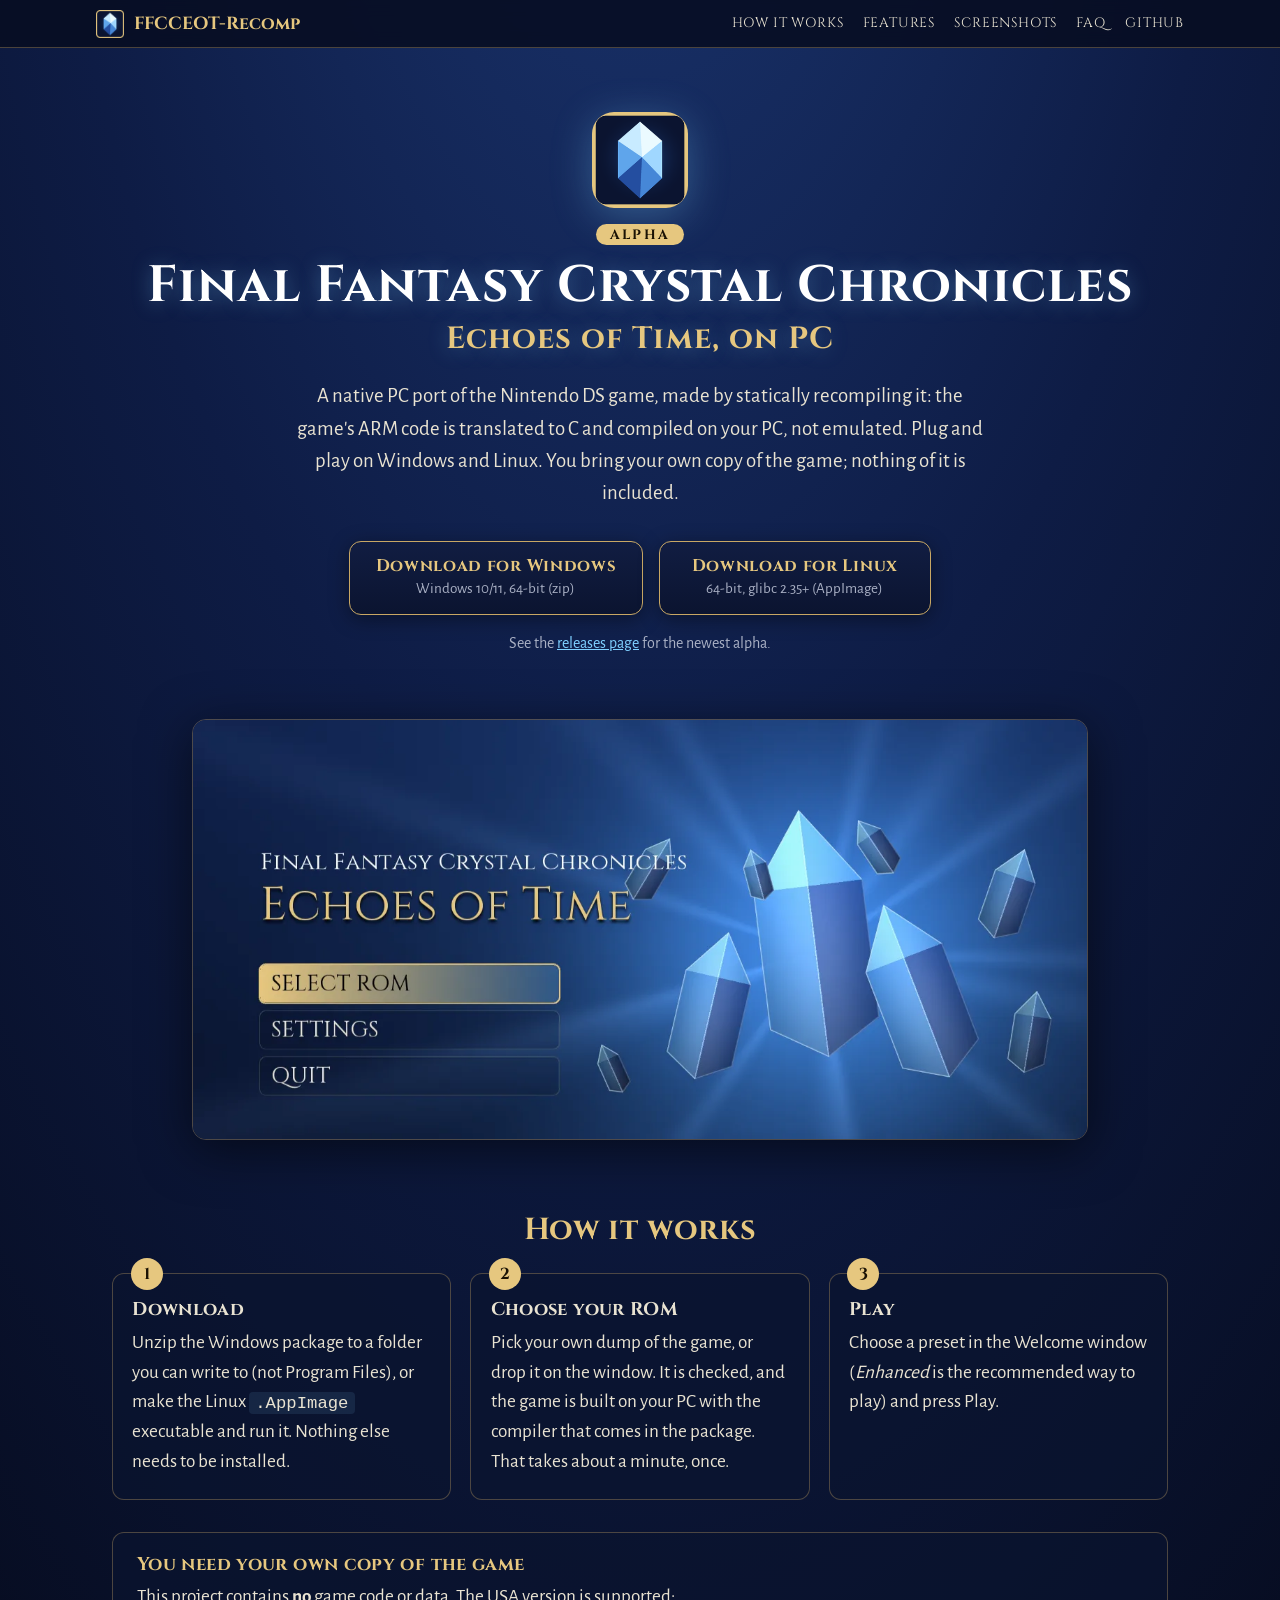
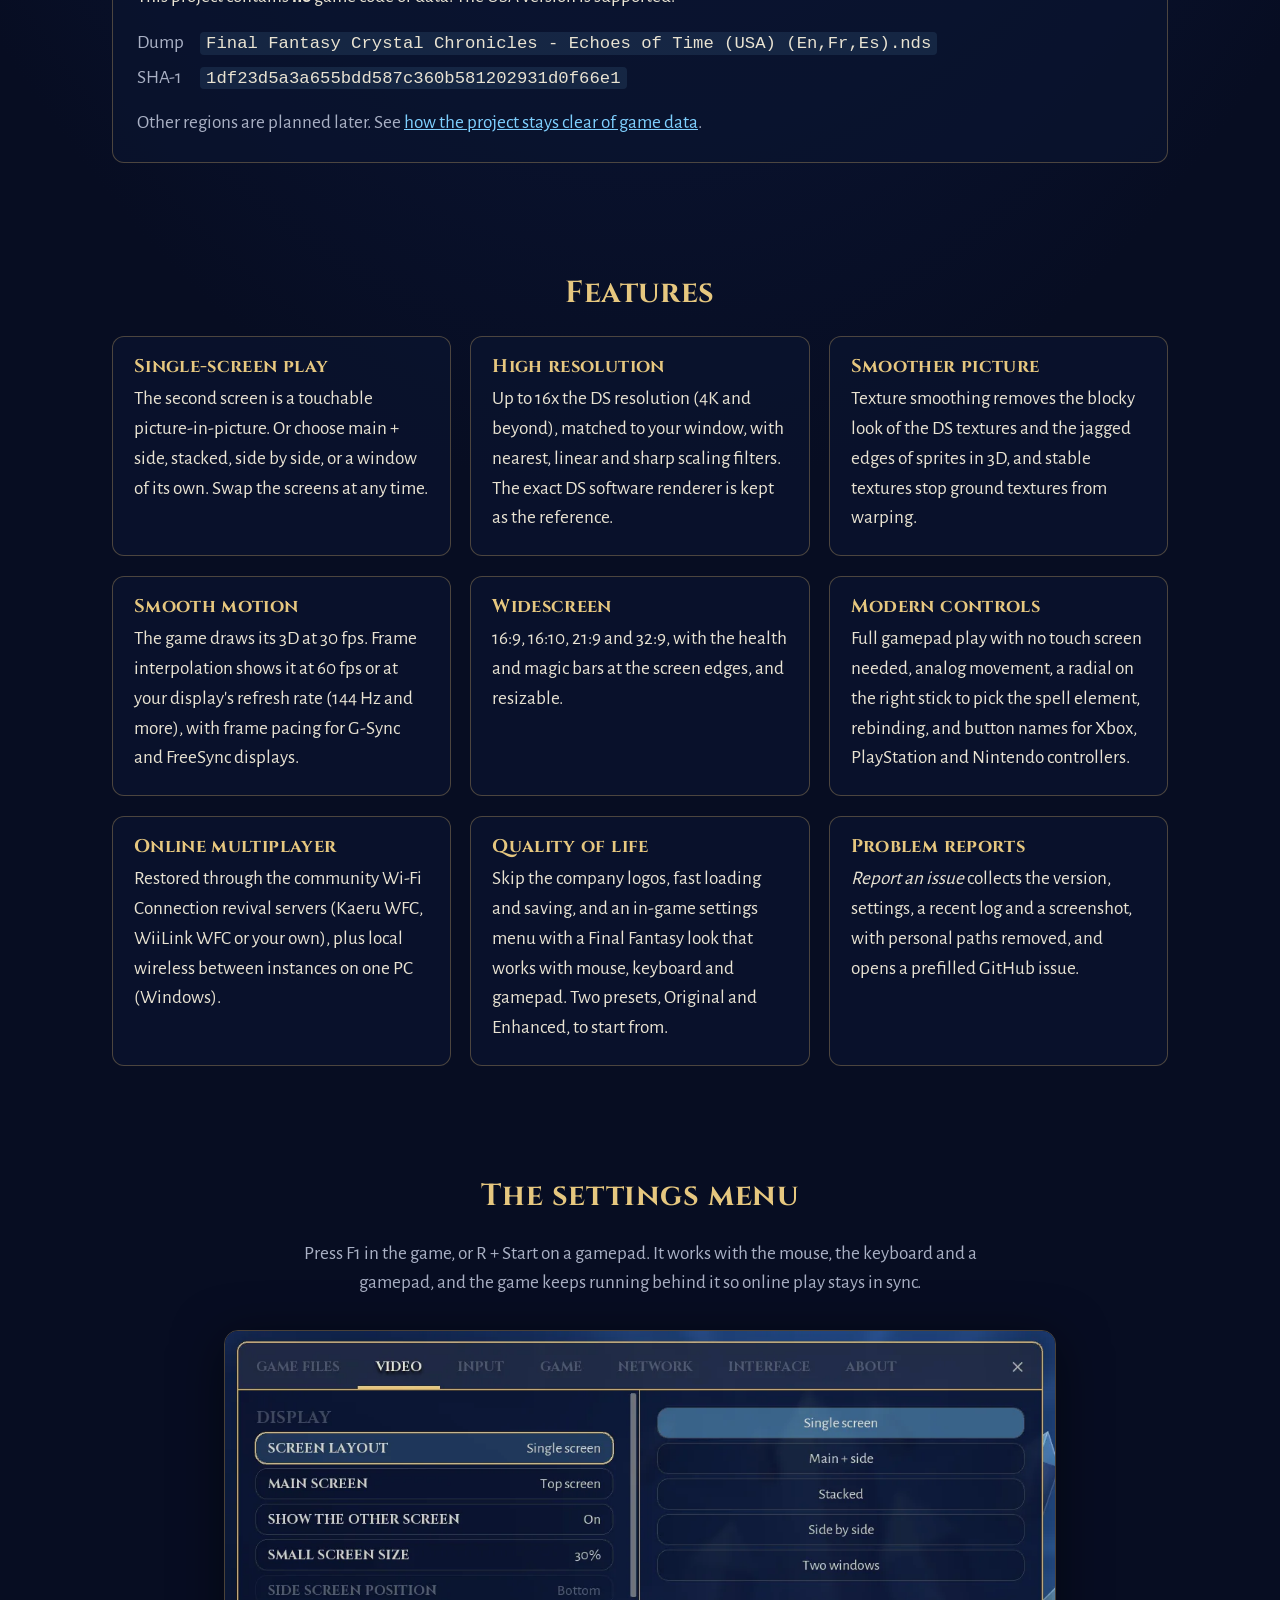
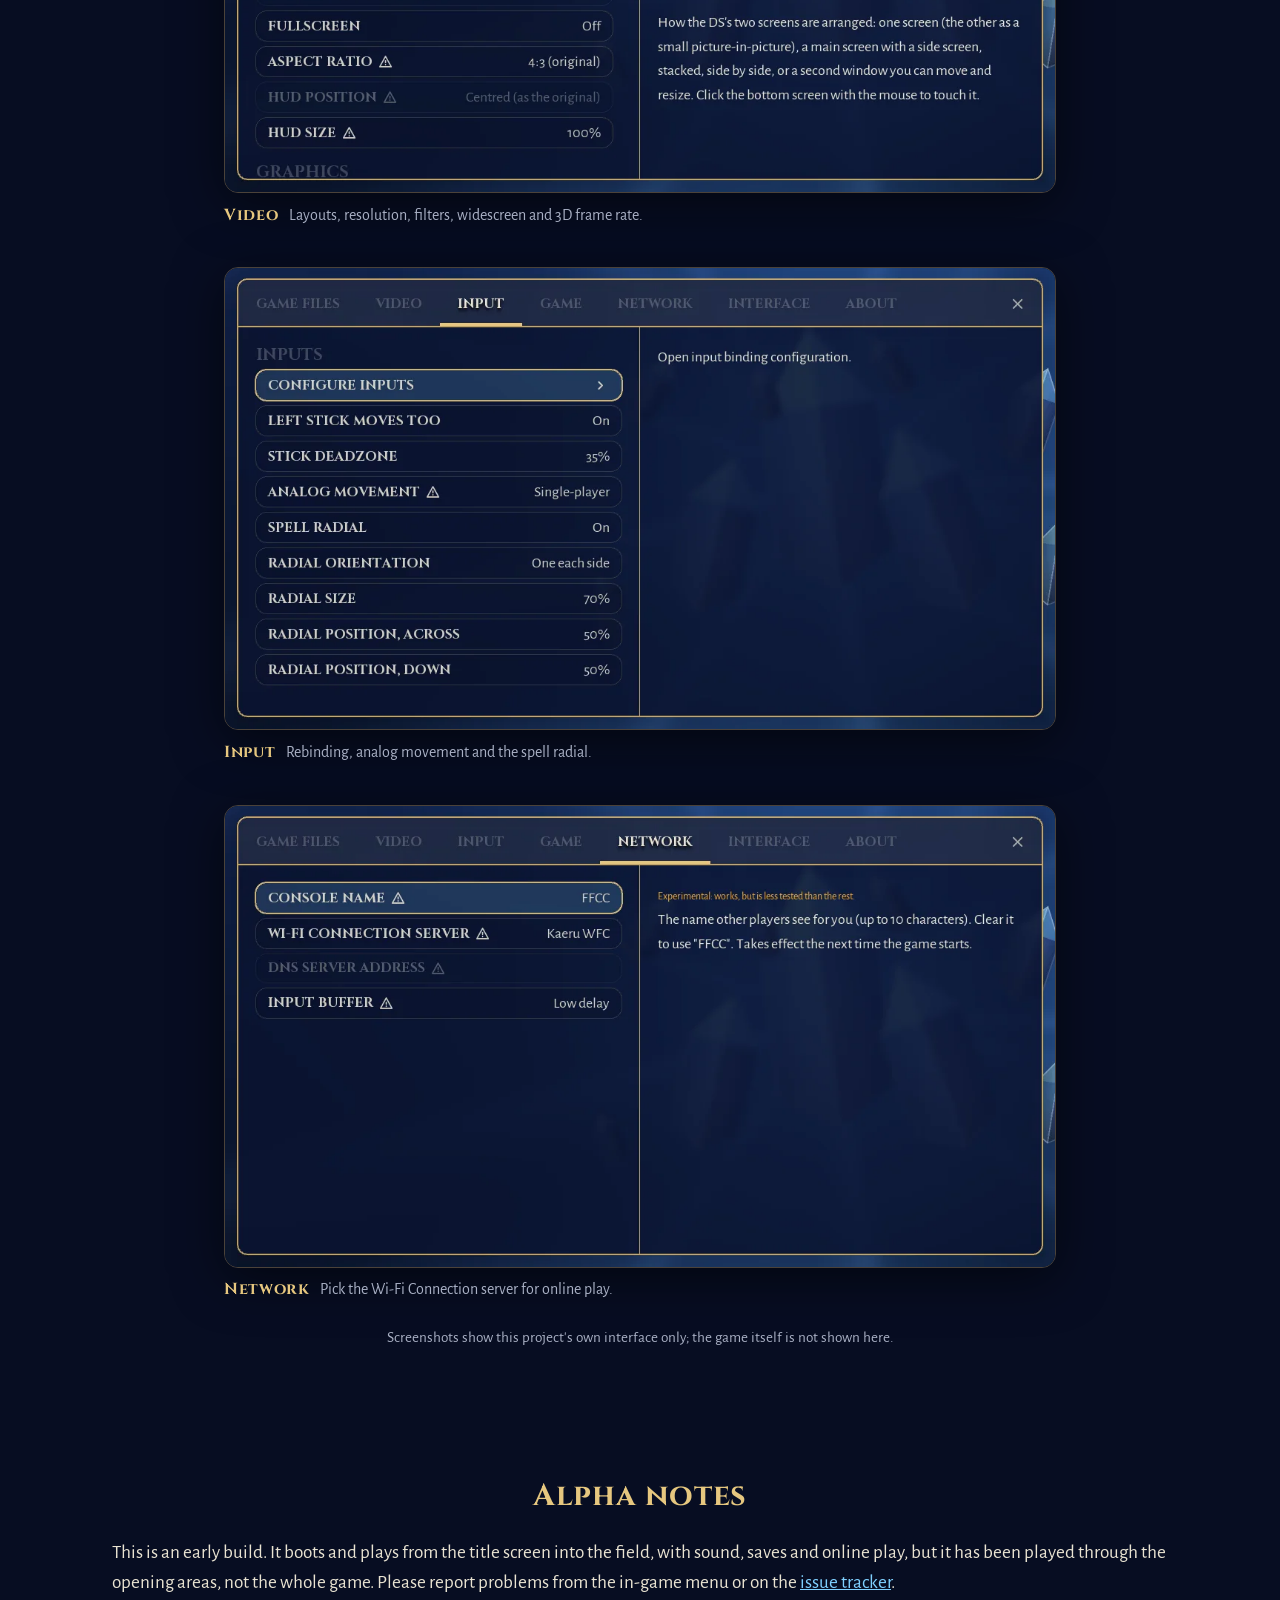
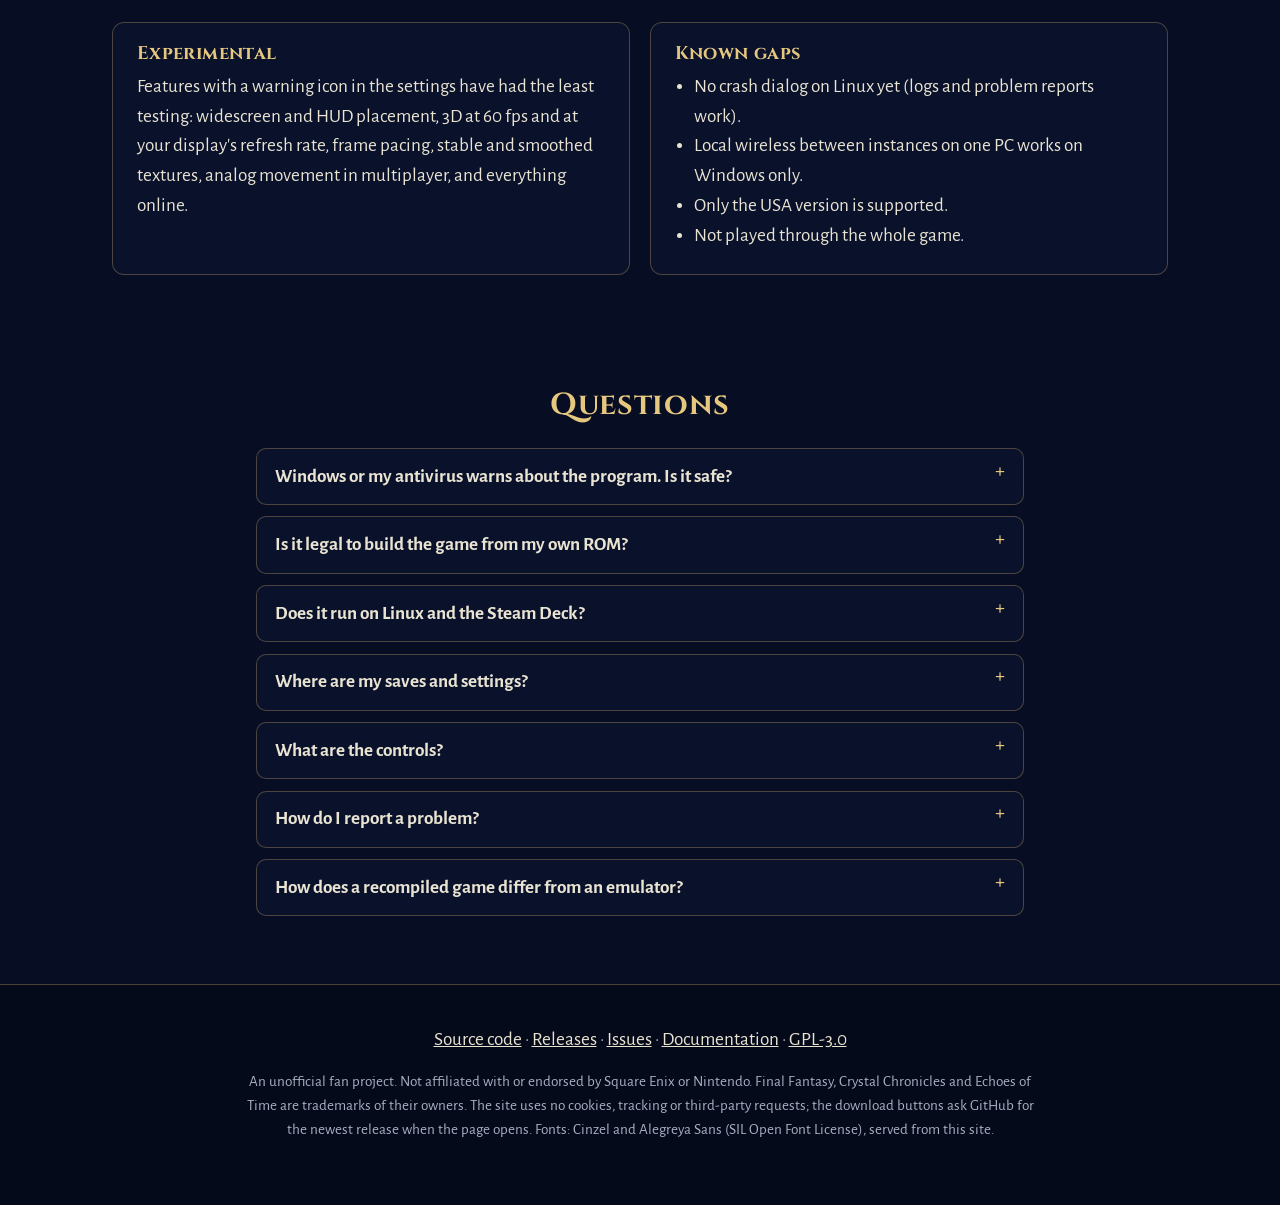
==== site/index.html @ 3179578b "Add the project web page (GitHub Pages) A one-page static site in site/: what the project is, downlo" ====
<!doctype html>
<html lang="en">
<head>
<meta charset="utf-8">
<meta name="viewport" content="width=device-width, initial-scale=1">
<title>FFCCEOT-Recomp</title>
<meta name="description" content="A native PC port of Final Fantasy Crystal Chronicles: Echoes of Time, made by statically recompiling the game. Bring your own copy of the game; nothing of it is included.">
<meta name="theme-color" content="#0b1430">
<meta property="og:title" content="FFCCEOT-Recomp">
<meta property="og:description" content="A native PC port of Final Fantasy Crystal Chronicles: Echoes of Time, made by statically recompiling the game. Windows and Linux.">
<meta property="og:type" content="website">
<meta property="og:image" content="https://jonathandc64.github.io/FFCCEOT-Recomp/img/start.webp">
<link rel="icon" type="image/png" href="img/favicon.png">
<link rel="apple-touch-icon" href="img/icon.png">
<link rel="stylesheet" href="style.css">
<script src="script.js" defer></script>
</head>
<body>

<header class="top">
  <a class="brand" href="#top"><img src="img/favicon.png" alt="" width="28" height="28"><span>FFCCEOT-Recomp</span></a>
  <nav>
    <a href="#how">How it works</a>
    <a href="#features">Features</a>
    <a href="#screens">Screenshots</a>
    <a href="#faq">FAQ</a>
    <a href="https://github.com/JonathanDC64/FFCCEOT-Recomp">GitHub</a>
  </nav>
</header>

<main id="top">

<section class="hero">
  <img class="hero-icon" src="img/icon.png" alt="" width="96" height="96">
  <p class="badge">Alpha</p>
  <h1>Final Fantasy Crystal Chronicles<span>Echoes of Time, on PC</span></h1>
  <p class="lead">A native PC port of the Nintendo DS game, made by statically recompiling it: the game's ARM code is
    translated to C and compiled on your PC, not emulated. Plug and play on Windows and Linux. You bring your own copy
    of the game; nothing of it is included.</p>

  <div class="downloads">
    <a class="button" id="dl-windows" href="https://github.com/JonathanDC64/FFCCEOT-Recomp/releases">
      <strong>Download for Windows</strong>
      <small data-meta>Windows 10/11, 64-bit (zip)</small>
    </a>
    <a class="button" id="dl-linux" href="https://github.com/JonathanDC64/FFCCEOT-Recomp/releases">
      <strong>Download for Linux</strong>
      <small data-meta>64-bit, glibc 2.35+ (AppImage)</small>
    </a>
  </div>
  <p class="release-line"><span id="release-line">See the <a href="https://github.com/JonathanDC64/FFCCEOT-Recomp/releases">releases page</a> for the newest alpha.</span></p>
</section>

<section class="wide shot-hero">
  <figure>
    <img src="img/start.webp" width="1280" height="600" alt="The start screen: the title, with Select ROM, Settings and Quit buttons over a crystal backdrop.">
  </figure>
</section>

<section id="how">
  <h2>How it works</h2>
  <ol class="steps">
    <li>
      <h3>Download</h3>
      <p>Unzip the Windows package to a folder you can write to (not Program Files), or make the Linux
        <code>.AppImage</code> executable and run it. Nothing else needs to be installed.</p>
    </li>
    <li>
      <h3>Choose your ROM</h3>
      <p>Pick your own dump of the game, or drop it on the window. It is checked, and the game is built on your PC with
        the compiler that comes in the package. That takes about a minute, once.</p>
    </li>
    <li>
      <h3>Play</h3>
      <p>Choose a preset in the Welcome window (<em>Enhanced</em> is the recommended way to play) and press Play.</p>
    </li>
  </ol>

  <div class="panel">
    <h3>You need your own copy of the game</h3>
    <p>This project contains <strong>no</strong> game code or data. The USA version is supported:</p>
    <dl class="rom">
      <dt>Dump</dt><dd><code>Final Fantasy Crystal Chronicles - Echoes of Time (USA) (En,Fr,Es).nds</code></dd>
      <dt>SHA-1</dt><dd><code>1df23d5a3a655bdd587c360b581202931d0f66e1</code></dd>
    </dl>
    <p class="muted">Other regions are planned later. See <a href="https://github.com/JonathanDC64/FFCCEOT-Recomp/blob/main/docs/LEGAL.md">how the project stays clear of game data</a>.</p>
  </div>
</section>

<section id="features">
  <h2>Features</h2>
  <div class="grid">
    <article>
      <h3>Single-screen play</h3>
      <p>The second screen is a touchable picture-in-picture. Or choose main + side, stacked, side by side, or a window of
        its own. Swap the screens at any time.</p>
    </article>
    <article>
      <h3>High resolution</h3>
      <p>Up to 16x the DS resolution (4K and beyond), matched to your window, with nearest, linear and sharp scaling
        filters. The exact DS software renderer is kept as the reference.</p>
    </article>
    <article>
      <h3>Smoother picture</h3>
      <p>Texture smoothing removes the blocky look of the DS textures and the jagged edges of sprites in 3D, and stable
        textures stop ground textures from warping.</p>
    </article>
    <article>
      <h3>Smooth motion</h3>
      <p>The game draws its 3D at 30 fps. Frame interpolation shows it at 60 fps or at your display's refresh rate (144 Hz
        and more), with frame pacing for G-Sync and FreeSync displays.</p>
    </article>
    <article>
      <h3>Widescreen</h3>
      <p>16:9, 16:10, 21:9 and 32:9, with the health and magic bars at the screen edges, and resizable.</p>
    </article>
    <article>
      <h3>Modern controls</h3>
      <p>Full gamepad play with no touch screen needed, analog movement, a radial on the right stick to pick the spell
        element, rebinding, and button names for Xbox, PlayStation and Nintendo controllers.</p>
    </article>
    <article>
      <h3>Online multiplayer</h3>
      <p>Restored through the community Wi-Fi Connection revival servers (Kaeru WFC, WiiLink WFC or your own), plus local
        wireless between instances on one PC (Windows).</p>
    </article>
    <article>
      <h3>Quality of life</h3>
      <p>Skip the company logos, fast loading and saving, and an in-game settings menu with a Final Fantasy look that works
        with mouse, keyboard and gamepad. Two presets, Original and Enhanced, to start from.</p>
    </article>
    <article>
      <h3>Problem reports</h3>
      <p><em>Report an issue</em> collects the version, settings, a recent log and a screenshot, with personal paths
        removed, and opens a prefilled GitHub issue.</p>
    </article>
  </div>
</section>

<section id="screens" class="wide">
  <div class="narrow">
    <h2>The settings menu</h2>
    <p class="muted">Press F1 in the game, or R + Start on a gamepad. It works with the mouse, the keyboard and a
      gamepad, and the game keeps running behind it so online play stays in sync.</p>
  </div>
  <div class="shots">
    <figure>
      <img src="img/video.webp" width="1120" height="622" loading="lazy" alt="The Video tab of the settings: layout, resolution, filters and frame rate choices.">
      <figcaption><strong>Video</strong> Layouts, resolution, filters, widescreen and 3D frame rate.</figcaption>
    </figure>
    <figure>
      <img src="img/input.webp" width="1120" height="622" loading="lazy" alt="The Input tab of the settings: stick dead zone, analog movement and the spell radial.">
      <figcaption><strong>Input</strong> Rebinding, analog movement and the spell radial.</figcaption>
    </figure>
    <figure>
      <img src="img/network.webp" width="1120" height="622" loading="lazy" alt="The Network tab of the settings: console name, Wi-Fi connection server and input buffer.">
      <figcaption><strong>Network</strong> Pick the Wi-Fi Connection server for online play.</figcaption>
    </figure>
  </div>
  <p class="narrow muted small">Screenshots show this project's own interface only; the game itself is not shown here.</p>
</section>

<section id="alpha">
  <h2>Alpha notes</h2>
  <p>This is an early build. It boots and plays from the title screen into the field, with sound, saves and online play, but
    it has been played through the opening areas, not the whole game. Please report problems from the in-game menu or on
    the <a href="https://github.com/JonathanDC64/FFCCEOT-Recomp/issues">issue tracker</a>.</p>
  <div class="two">
    <div class="panel">
      <h3>Experimental</h3>
      <p>Features with a warning icon in the settings have had the least testing: widescreen and HUD placement, 3D at 60 fps
        and at your display's refresh rate, frame pacing, stable and smoothed textures, analog movement in multiplayer, and
        everything online.</p>
    </div>
    <div class="panel">
      <h3>Known gaps</h3>
      <ul>
        <li>No crash dialog on Linux yet (logs and problem reports work).</li>
        <li>Local wireless between instances on one PC works on Windows only.</li>
        <li>Only the USA version is supported.</li>
        <li>Not played through the whole game.</li>
      </ul>
    </div>
  </div>
</section>

<section id="faq">
  <h2>Questions</h2>
  <details>
    <summary>Windows or my antivirus warns about the program. Is it safe?</summary>
    <p>The builds are unsigned, so Windows SmartScreen or an antivirus may warn about the program, and about the game
      module it builds on your PC the first time (choose <em>More info</em>, then <em>Run anyway</em>). The whole source is
      public, and the release lists checksums (<code>SHA256SUMS.txt</code>) so you can check your download.</p>
  </details>
  <details>
    <summary>Is it legal to build the game from my own ROM?</summary>
    <p>The project includes no game code, art or sound: only the tools that turn <em>your</em> copy of the game into a PC
      program on <em>your</em> PC. Nothing generated from the game is ever published. The details are in
      <a href="https://github.com/JonathanDC64/FFCCEOT-Recomp/blob/main/docs/LEGAL.md">docs/LEGAL.md</a>. This is not legal advice.</p>
  </details>
  <details>
    <summary>Does it run on Linux and the Steam Deck?</summary>
    <p>Yes: make the AppImage executable (<code>chmod +x</code>) and run it. It needs glibc 2.35 or newer. On the Steam Deck,
      run it from desktop mode. Local wireless between instances is not done on Linux yet.</p>
  </details>
  <details>
    <summary>Where are my saves and settings?</summary>
    <p>Windows: <code>%APPDATA%\FFCCEOT-Recomp\EchoesOfTime</code>. Linux: <code>~/.local/share/FFCCEOT-Recomp/EchoesOfTime</code>.
      Put a file named <code>portable.txt</code> next to the program (next to the <code>.AppImage</code> on Linux) to keep
      them in a <code>data</code> folder beside it instead.</p>
  </details>
  <details>
    <summary>What are the controls?</summary>
    <p>Keyboard: arrow keys, X / Z / S / A for A / B / X / Y, Q / W for L / R, Enter and Right Shift for Start and Select, and
      the mouse as the stylus. A gamepad needs no touch screen. Every button can be rebound in the settings. F1 opens the
      menu, F2 swaps the screens and F11 toggles fullscreen.
      <a href="https://github.com/JonathanDC64/FFCCEOT-Recomp#controls">All the controls and hotkeys</a>.</p>
  </details>
  <details>
    <summary>How do I report a problem?</summary>
    <p>Use <em>Report an issue</em> in the in-game menu: it collects the version, settings, a recent log and a screenshot,
      with personal paths removed, and opens a prefilled GitHub issue. Or
      <a href="https://github.com/JonathanDC64/FFCCEOT-Recomp/issues">open an issue yourself</a>.</p>
  </details>
  <details>
    <summary>How does a recompiled game differ from an emulator?</summary>
    <p>The game's ARM code is translated to C ahead of time and compiled to native code, instead of being interpreted while
      you play. The rest of the DS (graphics, sound, wireless) runs on parts of the melonDS emulator. The
      <a href="https://github.com/JonathanDC64/FFCCEOT-Recomp/blob/main/docs/ARCHITECTURE.md">architecture notes</a> explain the
      details.</p>
  </details>
</section>

</main>

<footer>
  <p>
    <a href="https://github.com/JonathanDC64/FFCCEOT-Recomp">Source code</a> ·
    <a href="https://github.com/JonathanDC64/FFCCEOT-Recomp/releases">Releases</a> ·
    <a href="https://github.com/JonathanDC64/FFCCEOT-Recomp/issues">Issues</a> ·
    <a href="https://github.com/JonathanDC64/FFCCEOT-Recomp/tree/main/docs">Documentation</a> ·
    <a href="https://github.com/JonathanDC64/FFCCEOT-Recomp/blob/main/LICENSE">GPL-3.0</a>
  </p>
  <p class="small">An unofficial fan project. Not affiliated with or endorsed by Square Enix or Nintendo. Final Fantasy,
    Crystal Chronicles and Echoes of Time are trademarks of their owners. The site uses no cookies, tracking or third-party
    requests; the download buttons ask GitHub for the newest release when the page opens. Fonts: Cinzel and Alegreya Sans
    (SIL Open Font License), served from this site.</p>
</footer>

</body>
</html>
---- site/style.css ----
@font-face { font-family: "Cinzel"; src: url("fonts/Cinzel.ttf") format("truetype"); font-weight: 400 900; font-display: swap; }
@font-face { font-family: "Alegreya Sans"; src: url("fonts/AlegreyaSans-Regular.ttf") format("truetype"); font-weight: 400; font-display: swap; }
@font-face { font-family: "Alegreya Sans"; src: url("fonts/AlegreyaSans-Bold.ttf") format("truetype"); font-weight: 700; font-display: swap; }

:root {
  --bg: #070d22;
  --surface: #0b1430;
  --surface-2: #111d42;
  --text: #e9e3d2;
  --muted: #a9b0c4;
  --gold: #e6c77f;
  --gold-dim: #c8a764;
  --crystal: #7fd0ff;
  --line: rgba(200, 167, 100, 0.35);
  --heading: "Cinzel", "Times New Roman", serif;
  --body: "Alegreya Sans", "Segoe UI", system-ui, sans-serif;
}

* { box-sizing: border-box; }
html { scroll-behavior: smooth; scroll-padding-top: 4.5rem; }
body {
  margin: 0;
  background: var(--bg) radial-gradient(ellipse 120% 60% at 50% -10%, #1d3a78 0%, #0e1c45 40%, var(--bg) 75%) no-repeat;
  color: var(--text);
  font: 1.2rem/1.55 var(--body);
}
a { color: var(--crystal); }
a:hover { color: #fff; }
code { font: 0.9em ui-monospace, "Cascadia Mono", Consolas, monospace; background: rgba(127, 208, 255, 0.1); padding: 0.1em 0.35em; border-radius: 4px; overflow-wrap: anywhere; }
h1, h2, h3 { font-family: var(--heading); font-weight: 700; letter-spacing: 0.02em; line-height: 1.2; margin: 0; }
h2 { font-size: 1.9rem; color: var(--gold); text-align: center; margin-bottom: 1.5rem; }
h3 { font-size: 1.15rem; color: var(--text); margin-bottom: 0.4rem; }
p { margin: 0 0 1rem; }
.muted { color: var(--muted); }
.small { font-size: 0.95rem; }

.top {
  position: sticky; top: 0; z-index: 10;
  display: flex; flex-wrap: wrap; align-items: center; justify-content: space-between; gap: 0.5rem 1.5rem;
  padding: 0.6rem max(1rem, calc((100vw - 68rem) / 2));
  background: rgba(7, 13, 34, 0.88); backdrop-filter: blur(8px);
  border-bottom: 1px solid var(--line);
}
.brand { display: flex; align-items: center; gap: 0.6rem; color: var(--gold); font: 700 1.1rem var(--heading); text-decoration: none; }
.top nav { display: flex; flex-wrap: wrap; gap: 0.2rem 1.2rem; }
.top nav a { color: var(--text); text-decoration: none; font-family: var(--heading); font-size: 0.85rem; letter-spacing: 0.06em; text-transform: uppercase; }
.top nav a:hover { color: var(--gold); }

section { max-width: 68rem; margin: 0 auto; padding: 3.5rem 1rem; }
section.wide { max-width: 80rem; }
.narrow { max-width: 44rem; margin-left: auto; margin-right: auto; text-align: center; }

.hero { text-align: center; padding-top: 4rem; padding-bottom: 2rem; }
.hero-icon { margin: 0 auto; border-radius: 22px; box-shadow: 0 8px 40px rgba(127, 208, 255, 0.3); }
.badge {
  display: inline-block; margin: 1rem 0 0.6rem; padding: 0.1rem 0.9rem;
  font: 700 0.85rem var(--heading); letter-spacing: 0.15em; text-transform: uppercase;
  color: #1a1204; background: var(--gold); border-radius: 999px;
}
h1 { font-size: clamp(1.8rem, 5vw, 3.2rem); color: #fff; text-shadow: 0 2px 20px rgba(127, 208, 255, 0.35); }
h1 span { display: block; font-size: 0.6em; color: var(--gold); margin-top: 0.3rem; }
.lead { max-width: 44rem; margin: 1.4rem auto 2rem; font-size: 1.3rem; color: var(--text); }

.downloads { display: flex; flex-wrap: wrap; justify-content: center; gap: 1rem; }
.button {
  display: flex; flex-direction: column; align-items: center; min-width: 17rem; padding: 0.8rem 1.6rem;
  color: var(--text); text-decoration: none; text-align: center;
  background: linear-gradient(180deg, var(--surface-2), var(--surface));
  border: 1.5px solid var(--gold-dim); border-radius: 12px;
  box-shadow: 0 0 0 0 rgba(230, 199, 127, 0), 0 4px 20px rgba(0, 0, 0, 0.4);
  transition: box-shadow 0.15s, border-color 0.15s, transform 0.15s;
}
.button strong { font: 700 1.05rem var(--heading); color: var(--gold); letter-spacing: 0.04em; }
.button small { color: var(--muted); font-size: 0.95rem; }
.button:hover, .button:focus-visible { border-color: var(--gold); box-shadow: 0 0 22px rgba(230, 199, 127, 0.35), 0 4px 20px rgba(0, 0, 0, 0.4); transform: translateY(-1px); color: #fff; }
.release-line { margin-top: 1rem; color: var(--muted); font-size: 1rem; }

figure { margin: 0; }
img { max-width: 100%; height: auto; display: block; }
.shot-hero { padding-top: 1rem; padding-bottom: 1rem; }
.shot-hero img, .shots img {
  border: 1.5px solid var(--line); border-radius: 14px; box-shadow: 0 10px 50px rgba(0, 0, 0, 0.55);
}
.shot-hero figure { max-width: 56rem; margin: 0 auto; }

.steps { list-style: none; counter-reset: step; display: grid; grid-template-columns: repeat(auto-fit, minmax(15rem, 1fr)); gap: 1.2rem; padding: 0; margin: 0 0 2rem; }
.steps li { counter-increment: step; position: relative; padding: 1.2rem 1.2rem 0.4rem 1.2rem; background: rgba(11, 20, 48, 0.7); border: 1px solid var(--line); border-radius: 12px; }
.steps li::before {
  content: counter(step); position: absolute; top: -1rem; left: 1.1rem; width: 2rem; height: 2rem;
  display: grid; place-items: center; font: 700 1rem var(--heading); color: #1a1204; background: var(--gold); border-radius: 50%;
}
.steps h3 { margin-top: 0.4rem; }

.panel { padding: 1.3rem 1.5rem 0.5rem; background: rgba(11, 20, 48, 0.7); border: 1px solid var(--line); border-radius: 12px; }
.panel h3 { color: var(--gold); }
.panel ul { margin: 0 0 1rem; padding-left: 1.2rem; }
.rom { display: grid; grid-template-columns: max-content 1fr; gap: 0.3rem 1rem; margin: 0 0 1rem; }
.rom dt { color: var(--muted); }
.rom dd { margin: 0; }

.grid { display: grid; grid-template-columns: repeat(auto-fit, minmax(17rem, 1fr)); gap: 1.2rem; }
.grid article { padding: 1.2rem 1.3rem 0.4rem; background: rgba(11, 20, 48, 0.7); border: 1px solid var(--line); border-radius: 12px; }
.grid h3 { color: var(--gold); }

.shots { display: grid; gap: 2.5rem; max-width: 52rem; margin: 2rem auto 1.5rem; }
.shots figcaption { margin-top: 0.6rem; color: var(--muted); font-size: 1rem; }
.shots figcaption strong { font-family: var(--heading); color: var(--gold); margin-right: 0.5rem; letter-spacing: 0.04em; }

.two { display: grid; grid-template-columns: repeat(auto-fit, minmax(18rem, 1fr)); gap: 1.2rem; margin-top: 1.5rem; }

#faq { max-width: 50rem; }
details { margin-bottom: 0.7rem; background: rgba(11, 20, 48, 0.7); border: 1px solid var(--line); border-radius: 10px; }
summary { padding: 0.8rem 1.1rem; cursor: pointer; font-weight: 700; list-style: none; position: relative; padding-right: 2.5rem; }
summary::-webkit-details-marker { display: none; }
summary::after { content: "+"; position: absolute; right: 1.1rem; top: 0.55rem; color: var(--gold); font: 700 1.3rem var(--heading); }
details[open] summary::after { content: "\2212"; }
details[open] summary { color: var(--gold); }
details p { padding: 0 1.1rem; margin: 0 0 1rem; }

footer { padding: 2.5rem 1rem 3rem; text-align: center; border-top: 1px solid var(--line); background: rgba(5, 9, 24, 0.7); color: var(--muted); }
footer p { max-width: 50rem; margin: 0 auto 1rem; }
footer a { color: var(--text); }
footer a:hover { color: var(--gold); }

a:focus-visible, summary:focus-visible { outline: 2px solid var(--crystal); outline-offset: 3px; border-radius: 4px; }

@media (max-width: 40rem) {
  body { font-size: 1.1rem; }
  .top nav { display: none; }
  section { padding: 2.5rem 1rem; }
  .button { min-width: 0; width: 100%; }
  .downloads { flex-direction: column; }
  .rom { grid-template-columns: 1fr; }
}
@media (prefers-reduced-motion: reduce) {
  html { scroll-behavior: auto; }
  .button { transition: none; }
}
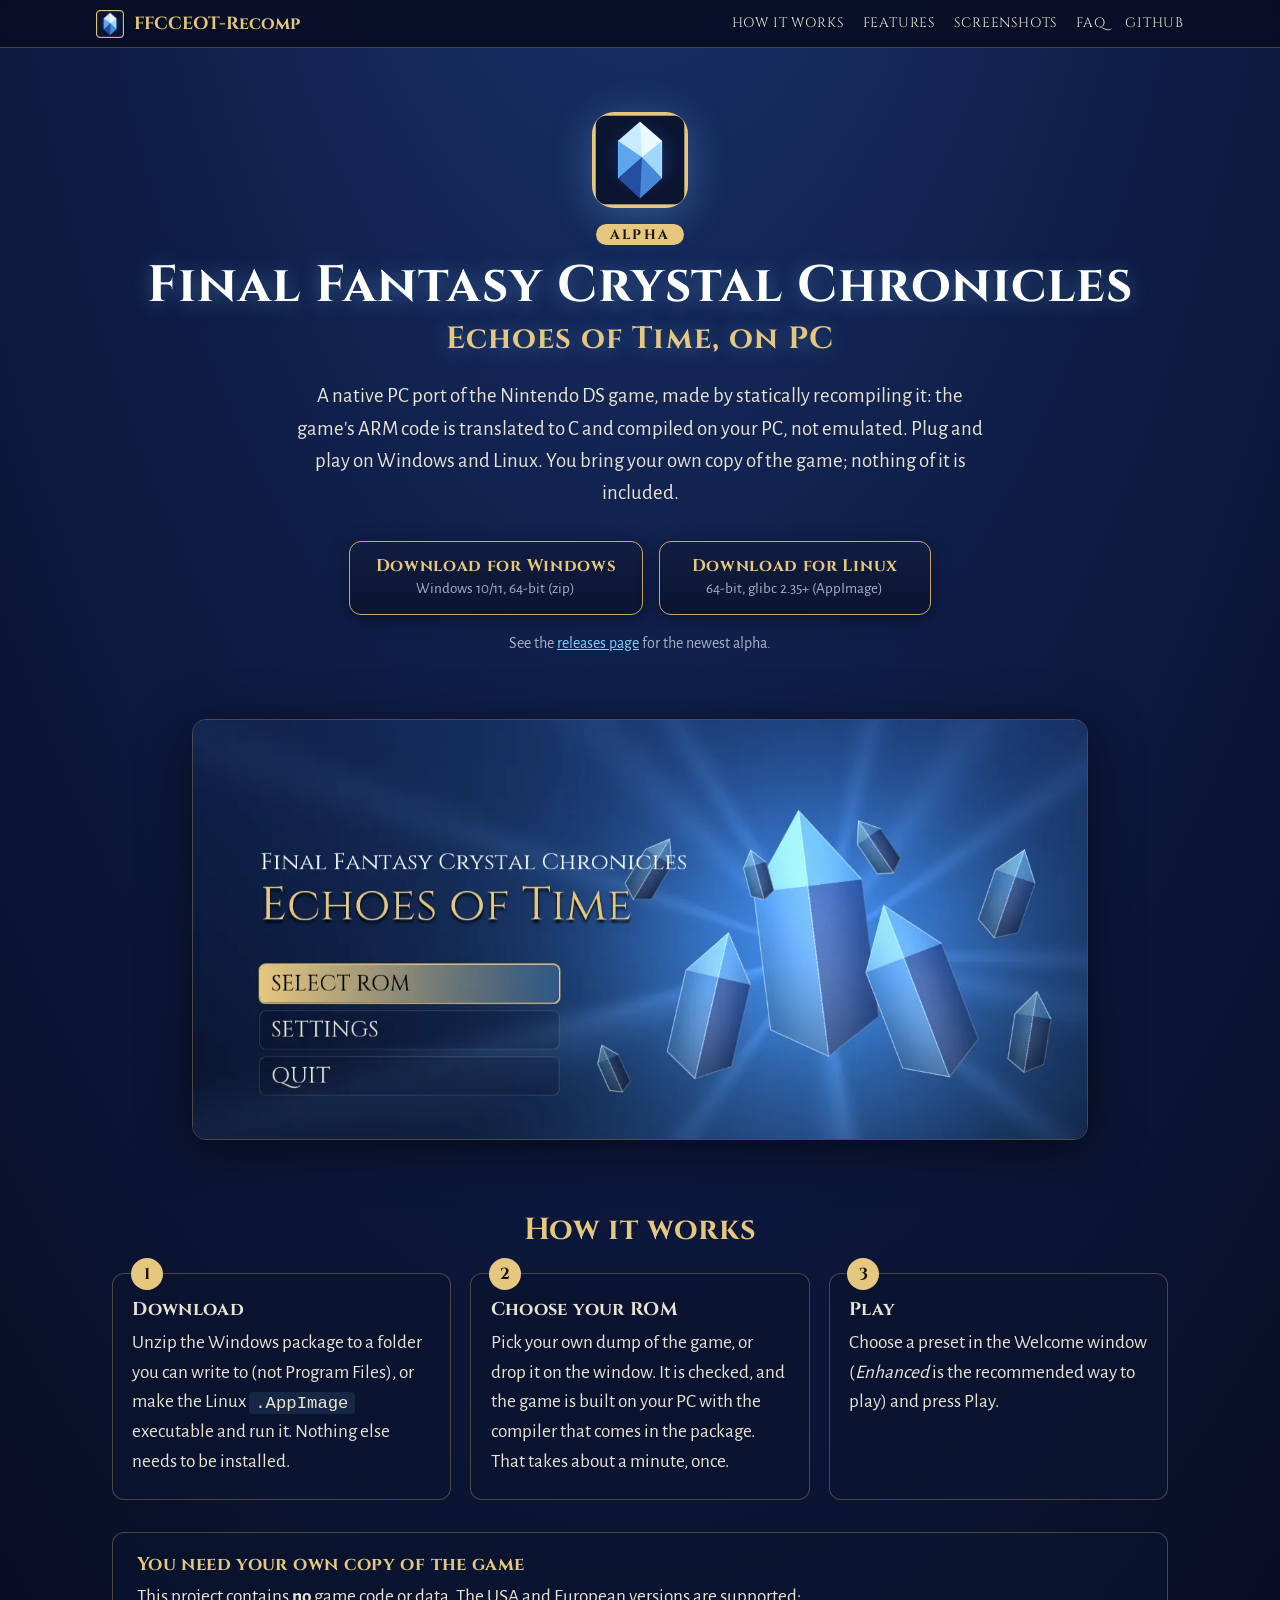
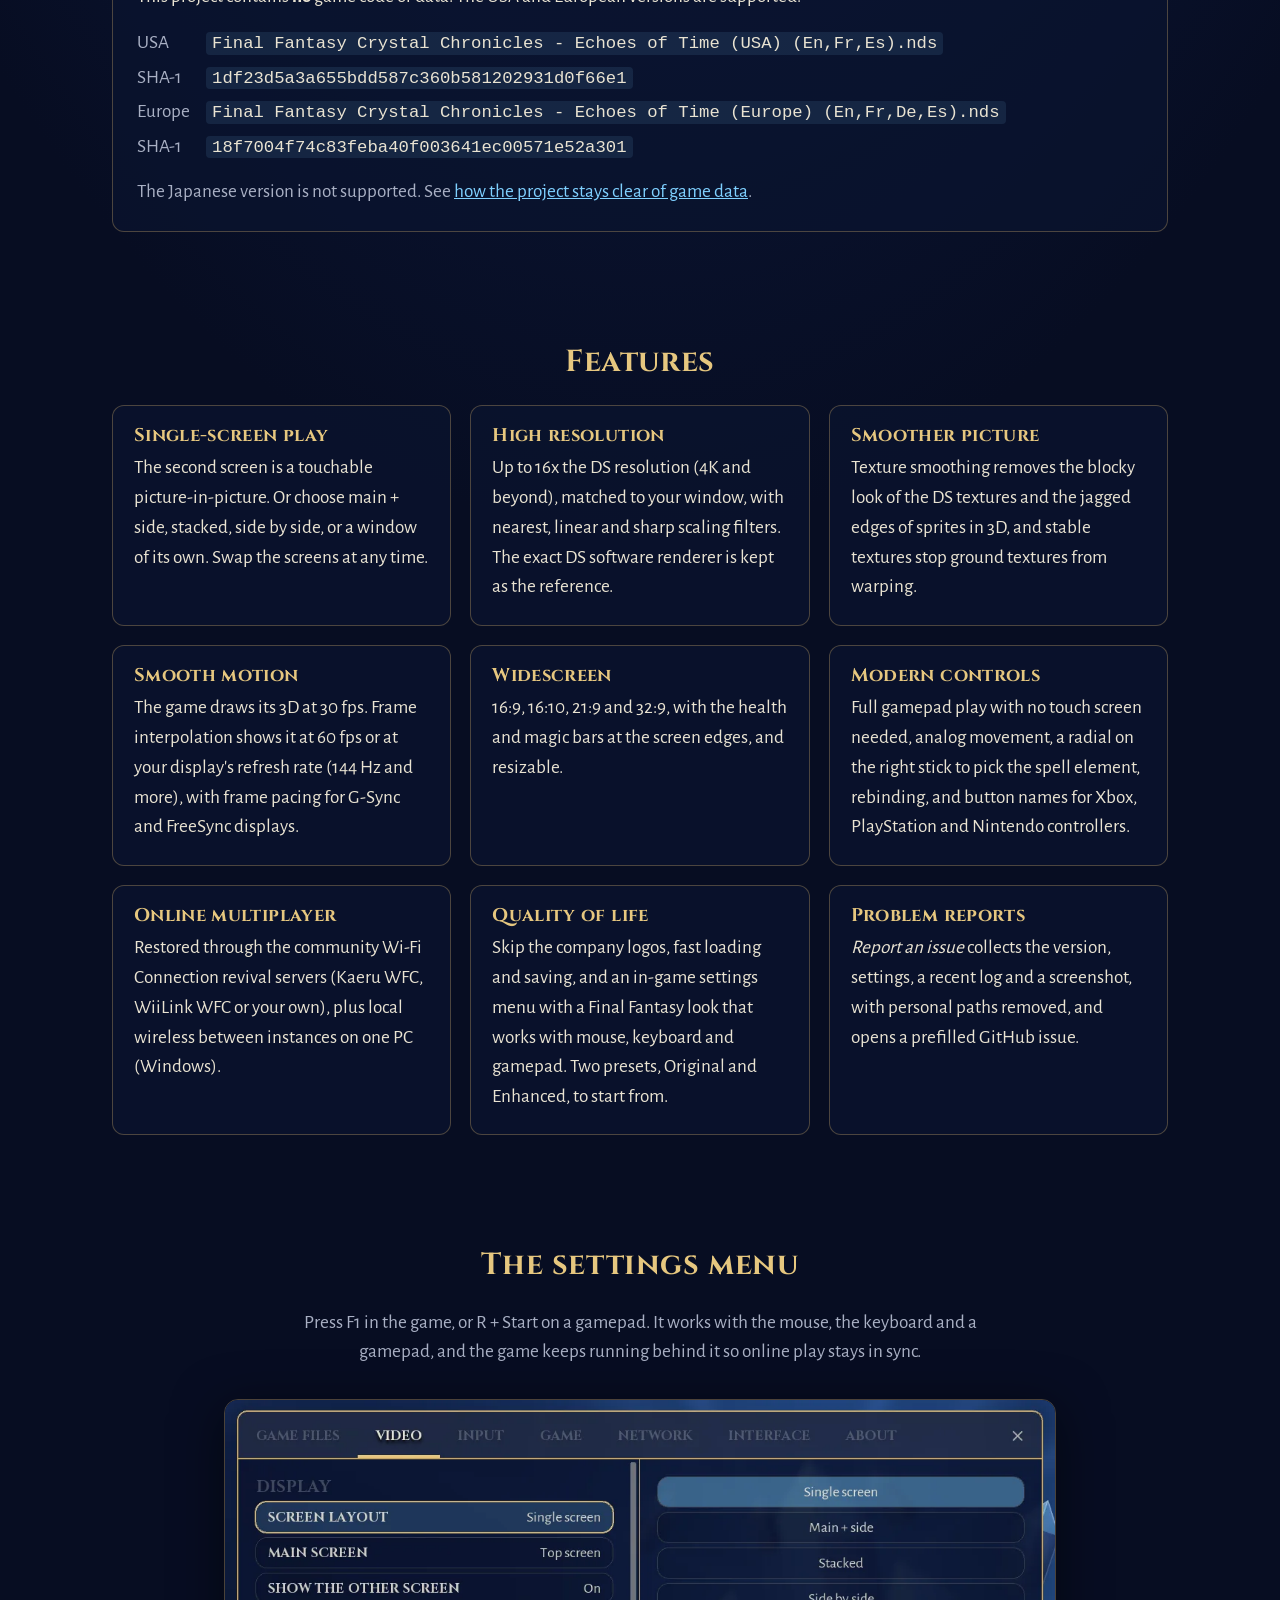
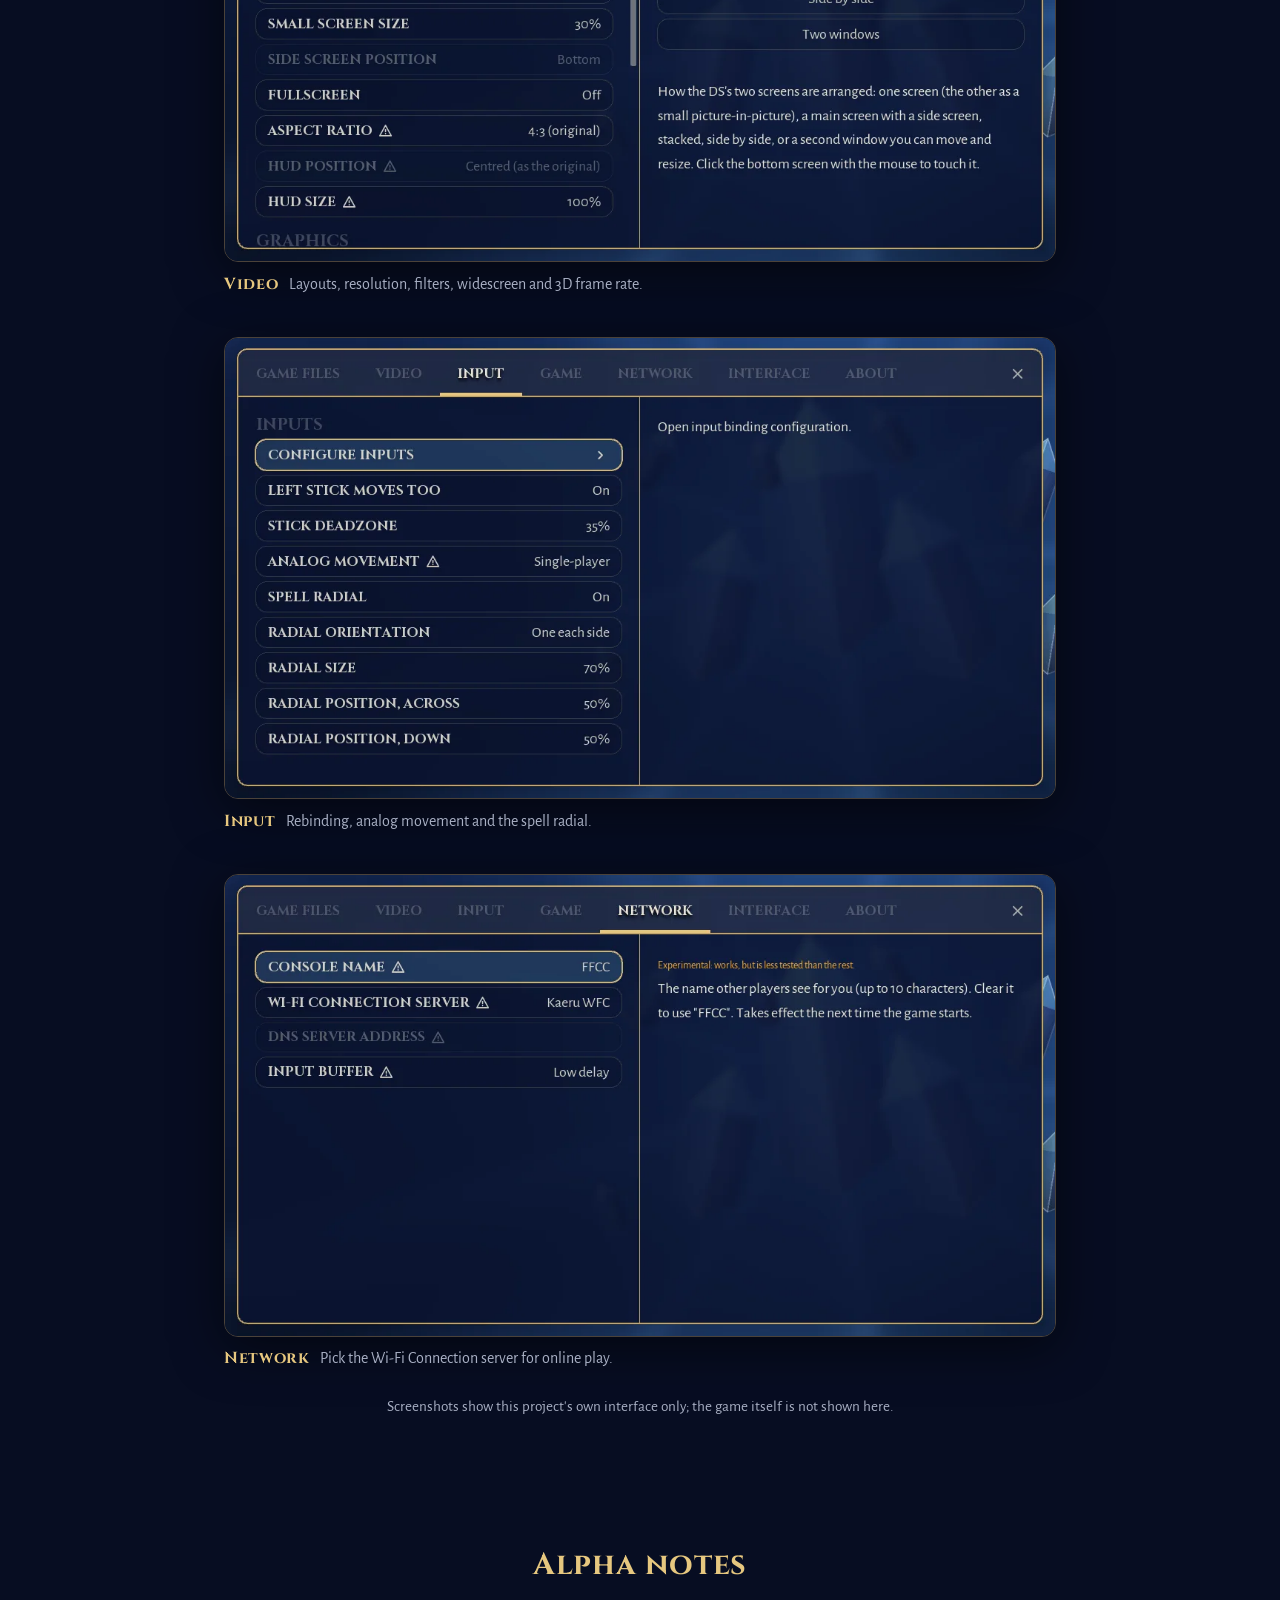
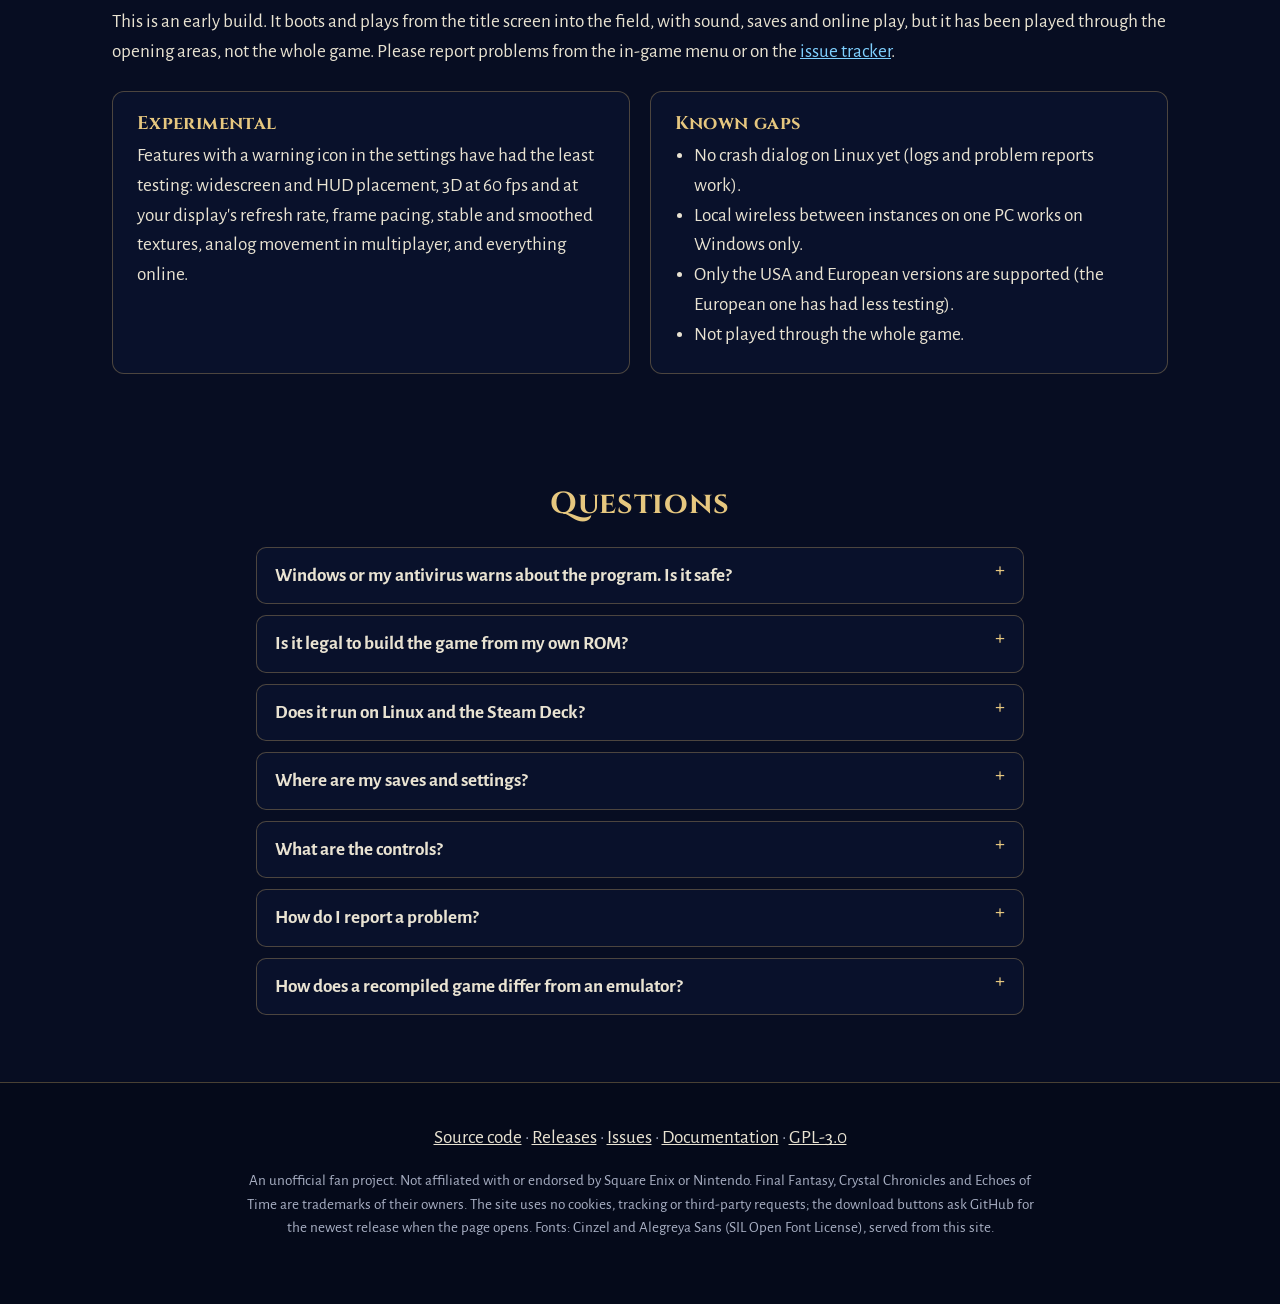
==== commit 5f1ff3d5: "Support the European release (CFIP) The European dump is the USA build with some code added in the m" ====
--- a/site/index.html
+++ b/site/index.html
@@ -78,12 +78,14 @@
 
   <div class="panel">
     <h3>You need your own copy of the game</h3>
-    <p>This project contains <strong>no</strong> game code or data. The USA version is supported:</p>
+    <p>This project contains <strong>no</strong> game code or data. The USA and European versions are supported:</p>
     <dl class="rom">
-      <dt>Dump</dt><dd><code>Final Fantasy Crystal Chronicles - Echoes of Time (USA) (En,Fr,Es).nds</code></dd>
+      <dt>USA</dt><dd><code>Final Fantasy Crystal Chronicles - Echoes of Time (USA) (En,Fr,Es).nds</code></dd>
       <dt>SHA-1</dt><dd><code>1df23d5a3a655bdd587c360b581202931d0f66e1</code></dd>
+      <dt>Europe</dt><dd><code>Final Fantasy Crystal Chronicles - Echoes of Time (Europe) (En,Fr,De,Es).nds</code></dd>
+      <dt>SHA-1</dt><dd><code>18f7004f74c83feba40f003641ec00571e52a301</code></dd>
     </dl>
-    <p class="muted">Other regions are planned later. See <a href="https://github.com/JonathanDC64/FFCCEOT-Recomp/blob/main/docs/LEGAL.md">how the project stays clear of game data</a>.</p>
+    <p class="muted">The Japanese version is not supported. See <a href="https://github.com/JonathanDC64/FFCCEOT-Recomp/blob/main/docs/LEGAL.md">how the project stays clear of game data</a>.</p>
   </div>
 </section>
 
@@ -177,7 +179,7 @@
       <ul>
         <li>No crash dialog on Linux yet (logs and problem reports work).</li>
         <li>Local wireless between instances on one PC works on Windows only.</li>
-        <li>Only the USA version is supported.</li>
+        <li>Only the USA and European versions are supported (the European one has had less testing).</li>
         <li>Not played through the whole game.</li>
       </ul>
     </div>
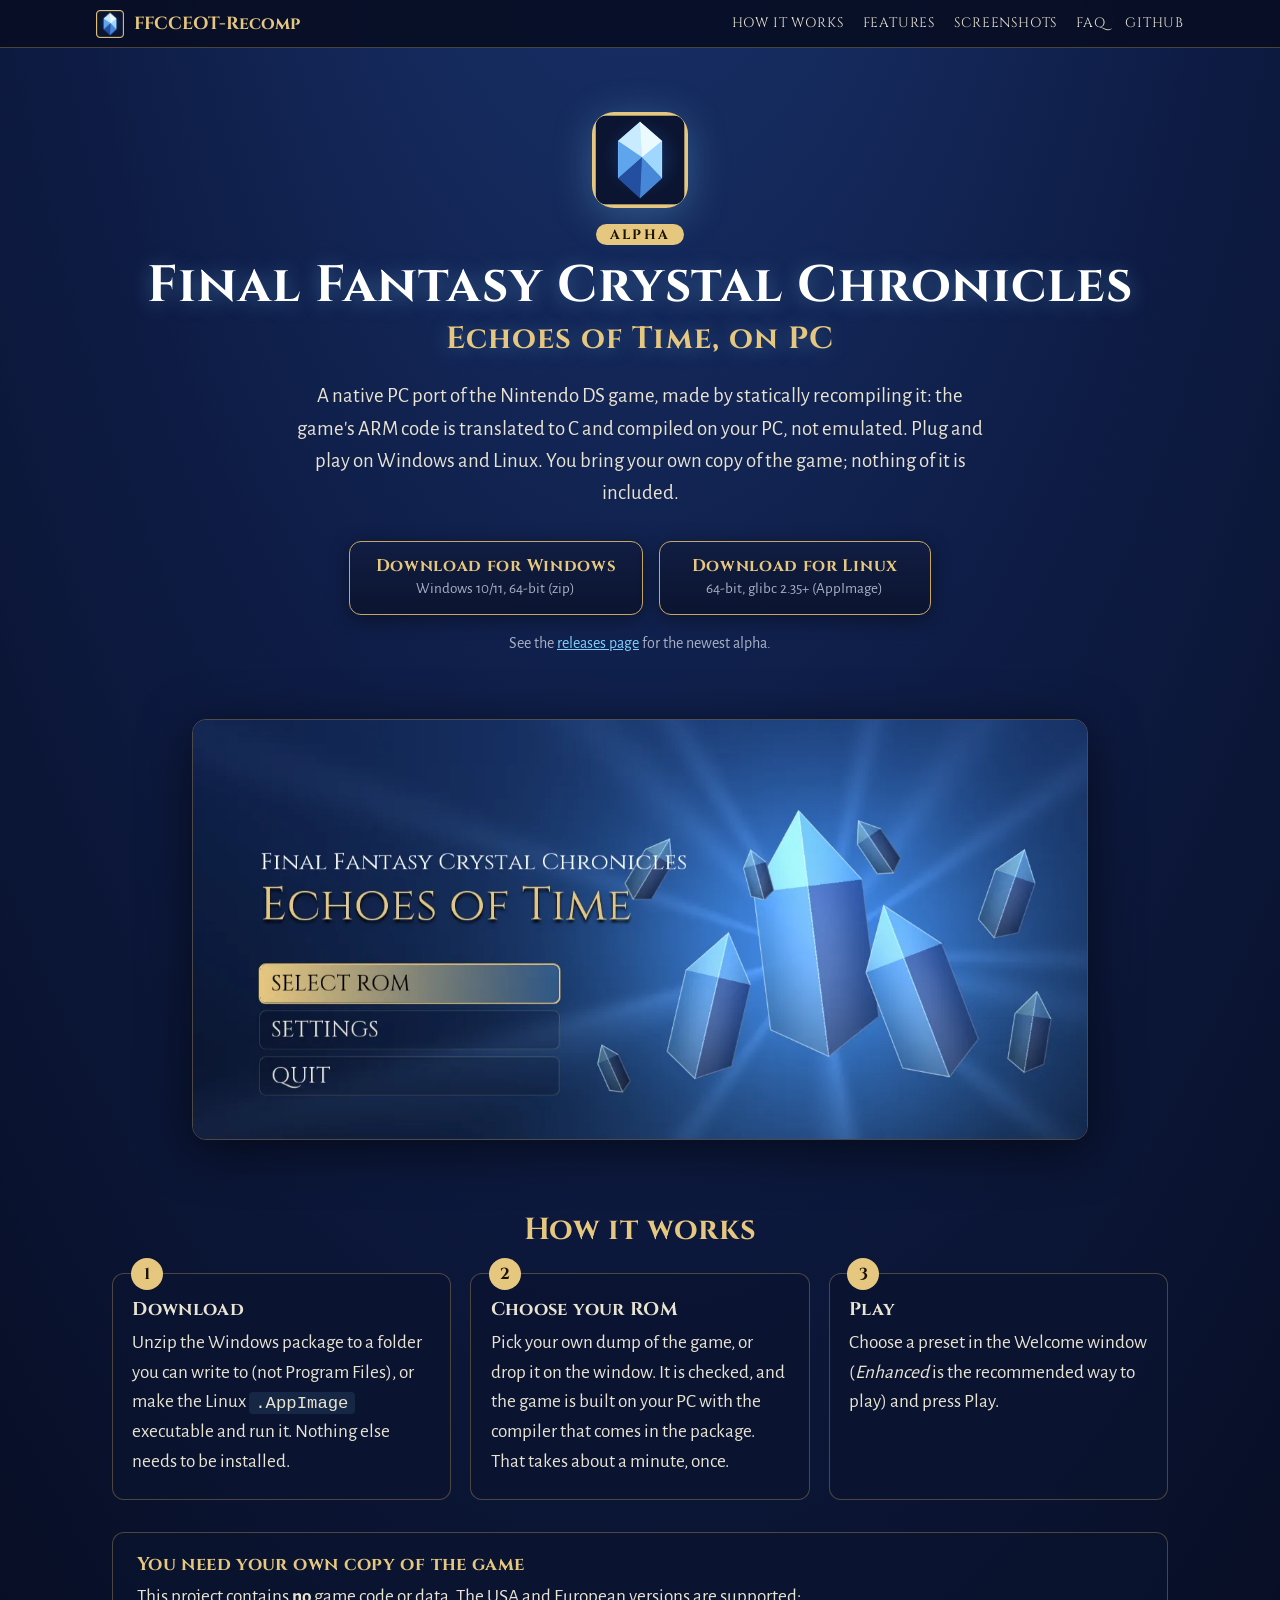
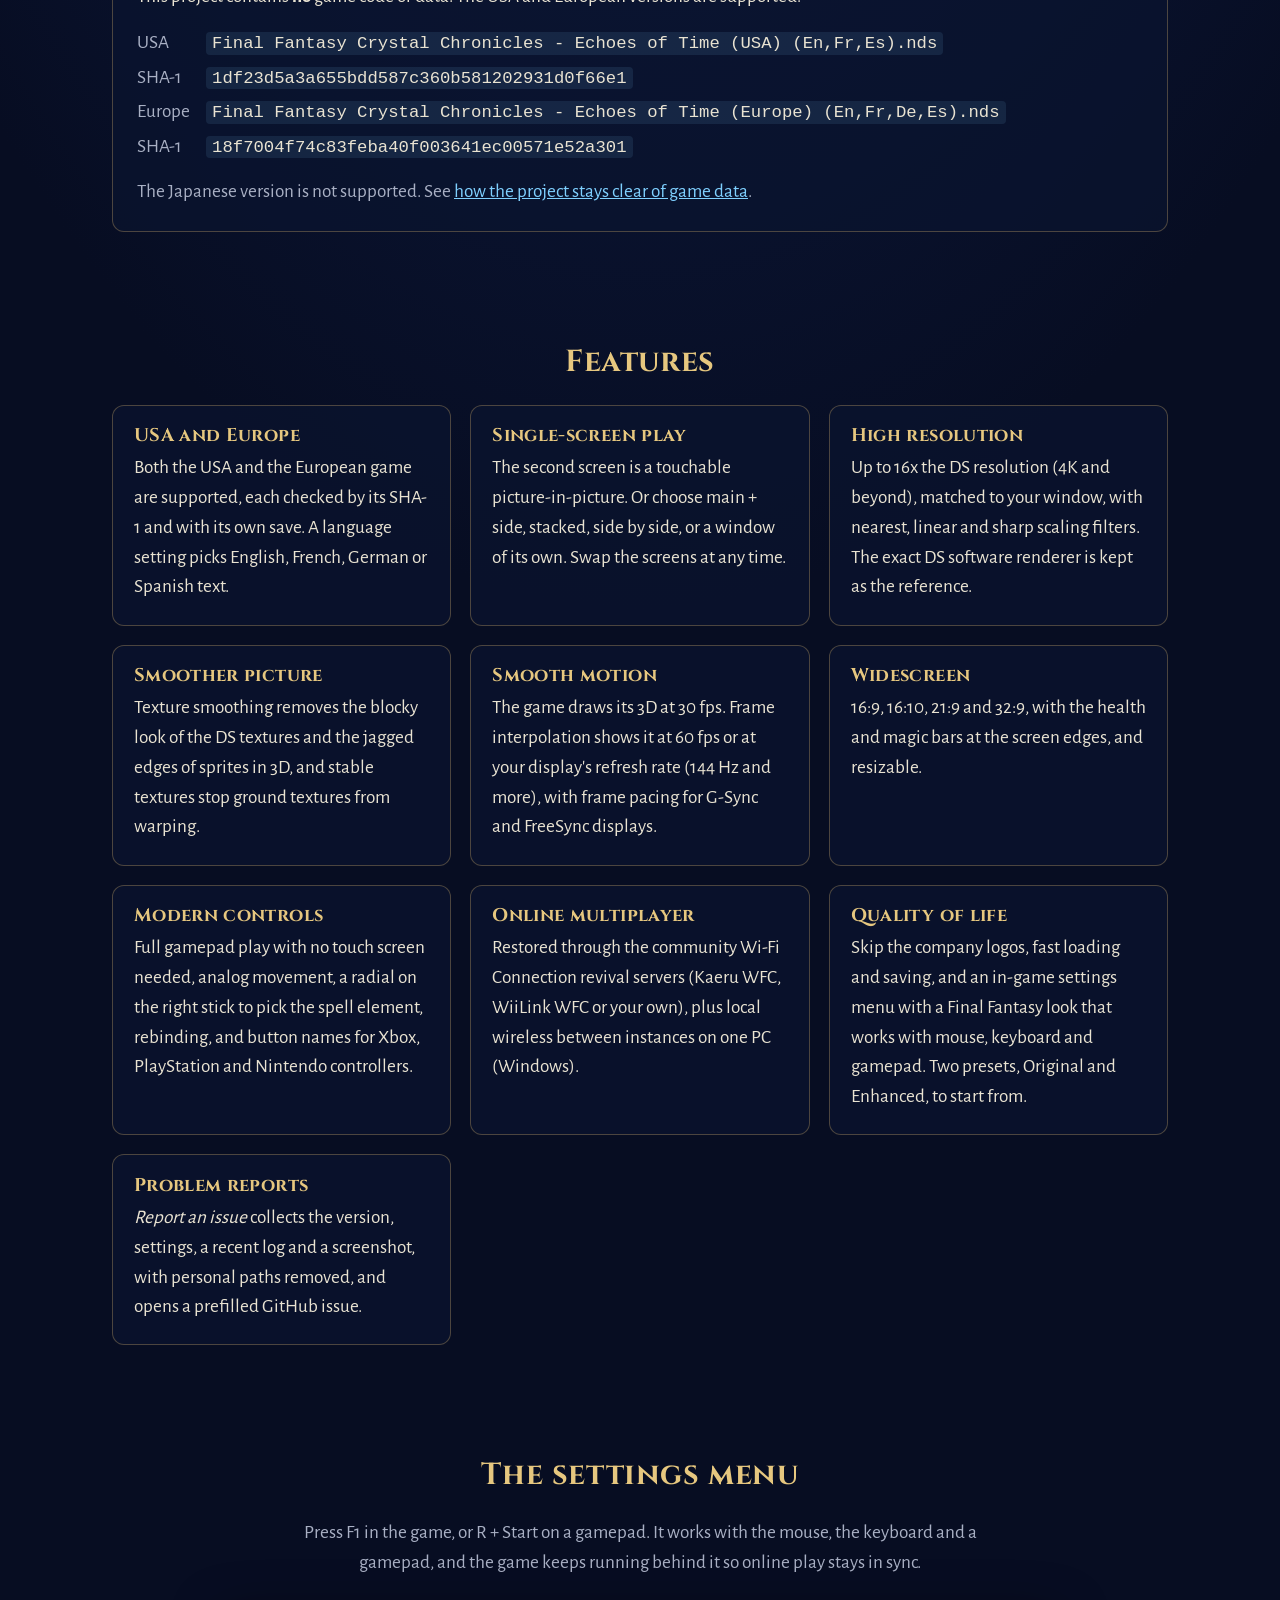
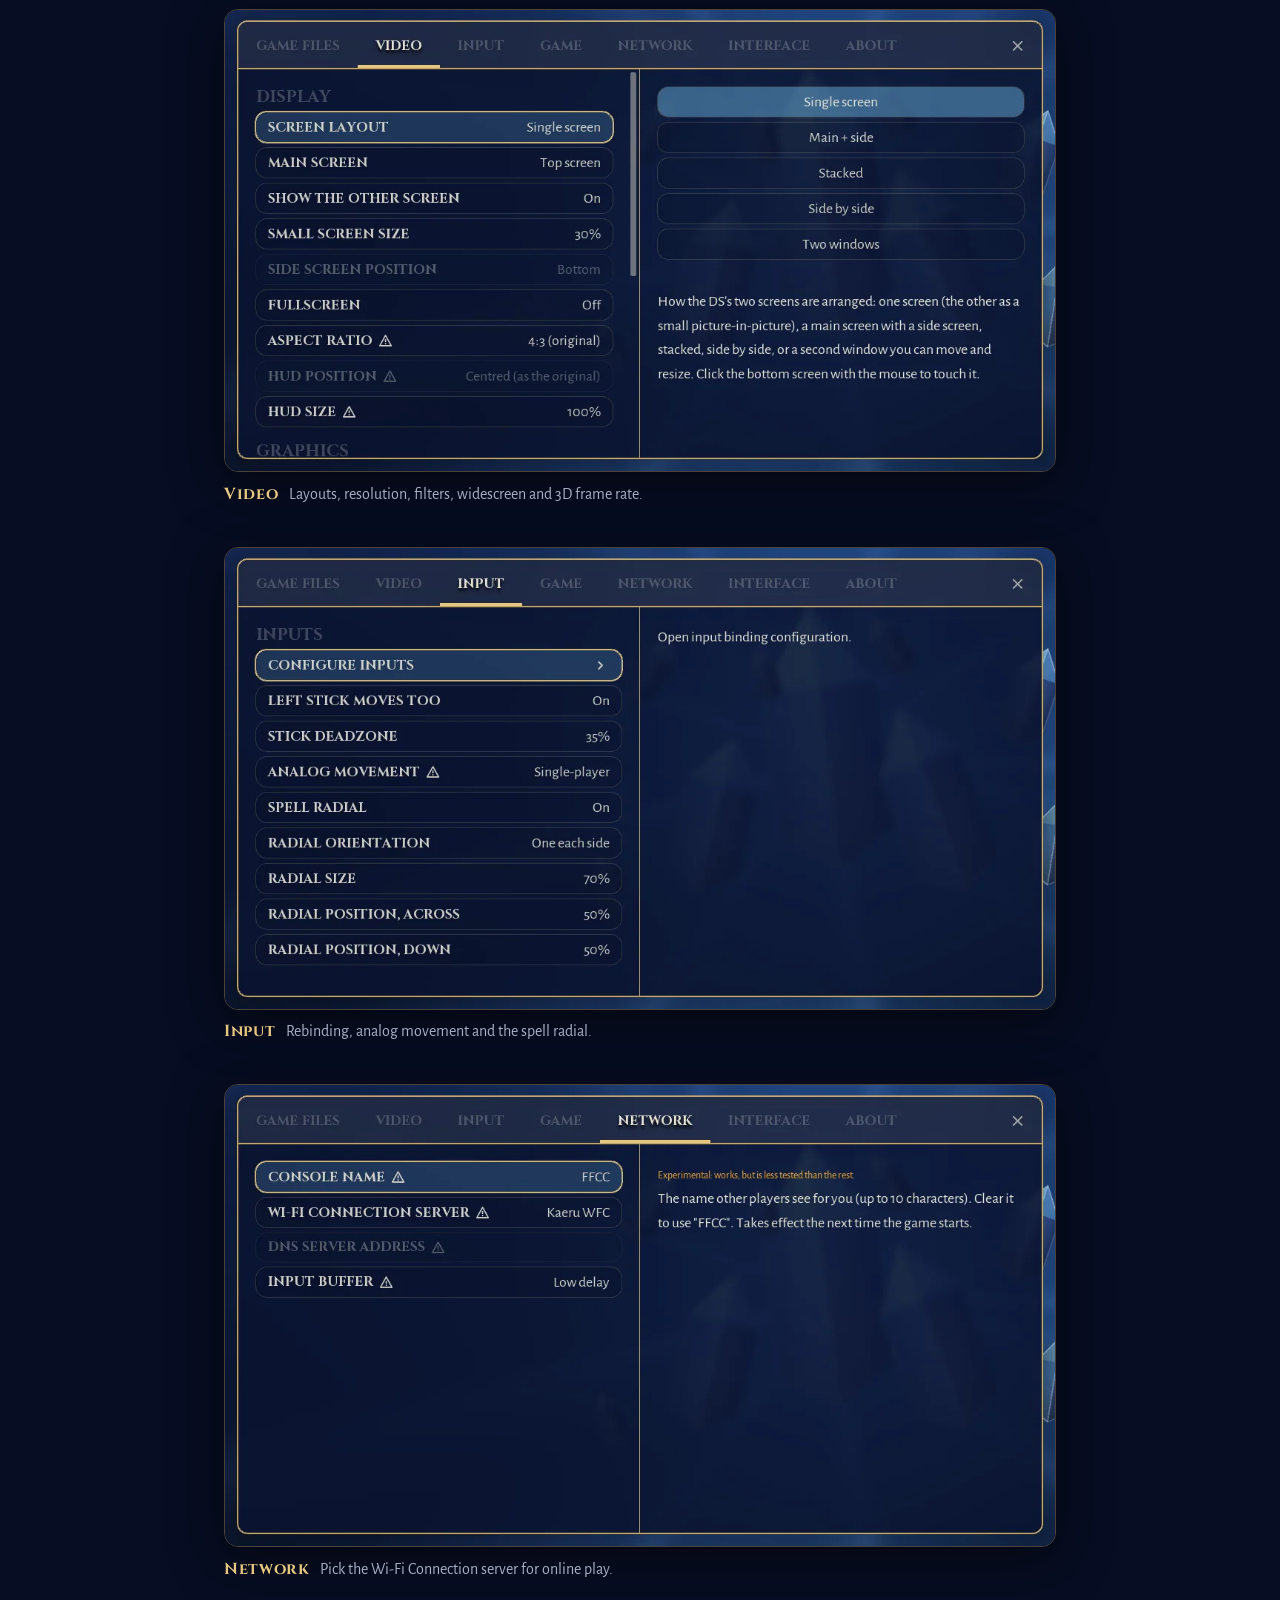
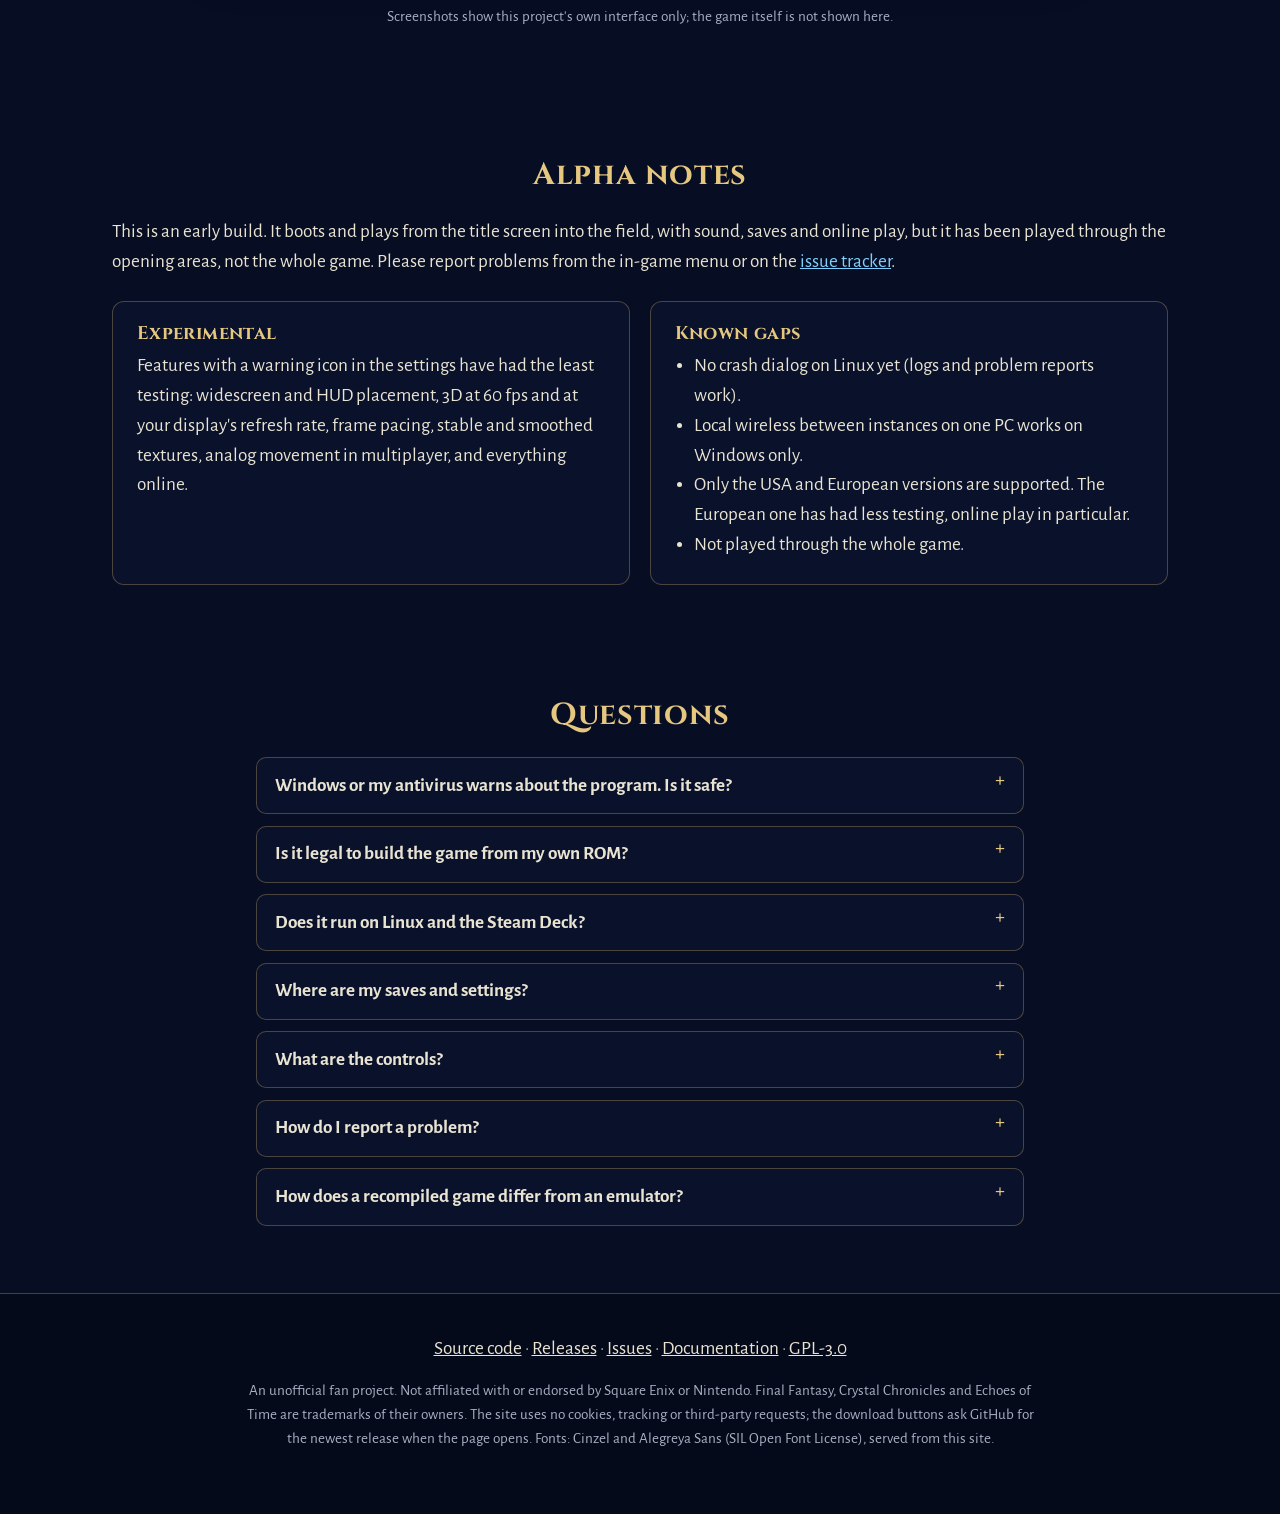
==== commit 6248752f: "Prepare 0.2.0-alpha: Europe in the README, site and package text, with the dump names and hashes Co-" ====
--- a/site/index.html
+++ b/site/index.html
@@ -93,6 +93,11 @@
   <h2>Features</h2>
   <div class="grid">
     <article>
+      <h3>USA and Europe</h3>
+      <p>Both the USA and the European game are supported, each checked by its SHA-1 and with its own save. A language
+        setting picks English, French, German or Spanish text.</p>
+    </article>
+    <article>
       <h3>Single-screen play</h3>
       <p>The second screen is a touchable picture-in-picture. Or choose main + side, stacked, side by side, or a window of
         its own. Swap the screens at any time.</p>
@@ -179,7 +184,7 @@
       <ul>
         <li>No crash dialog on Linux yet (logs and problem reports work).</li>
         <li>Local wireless between instances on one PC works on Windows only.</li>
-        <li>Only the USA and European versions are supported (the European one has had less testing).</li>
+        <li>Only the USA and European versions are supported. The European one has had less testing, online play in particular.</li>
         <li>Not played through the whole game.</li>
       </ul>
     </div>
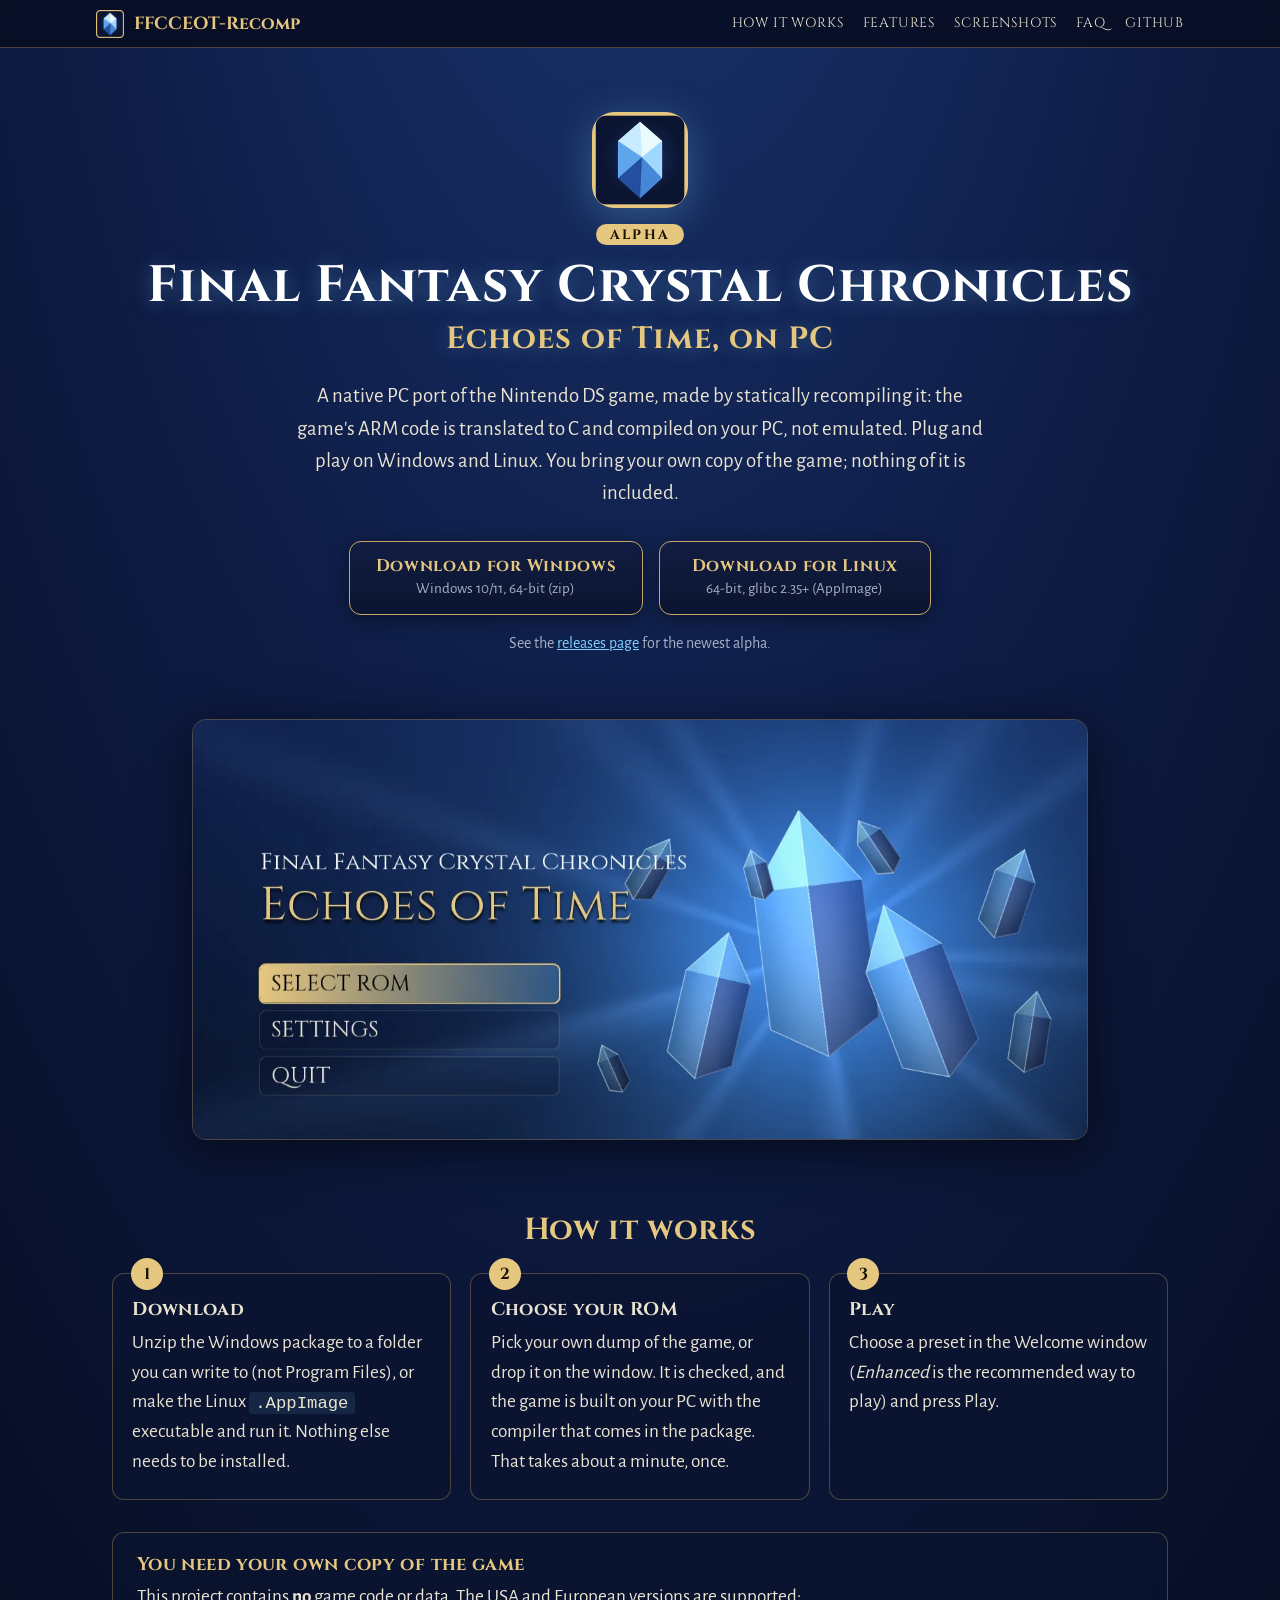
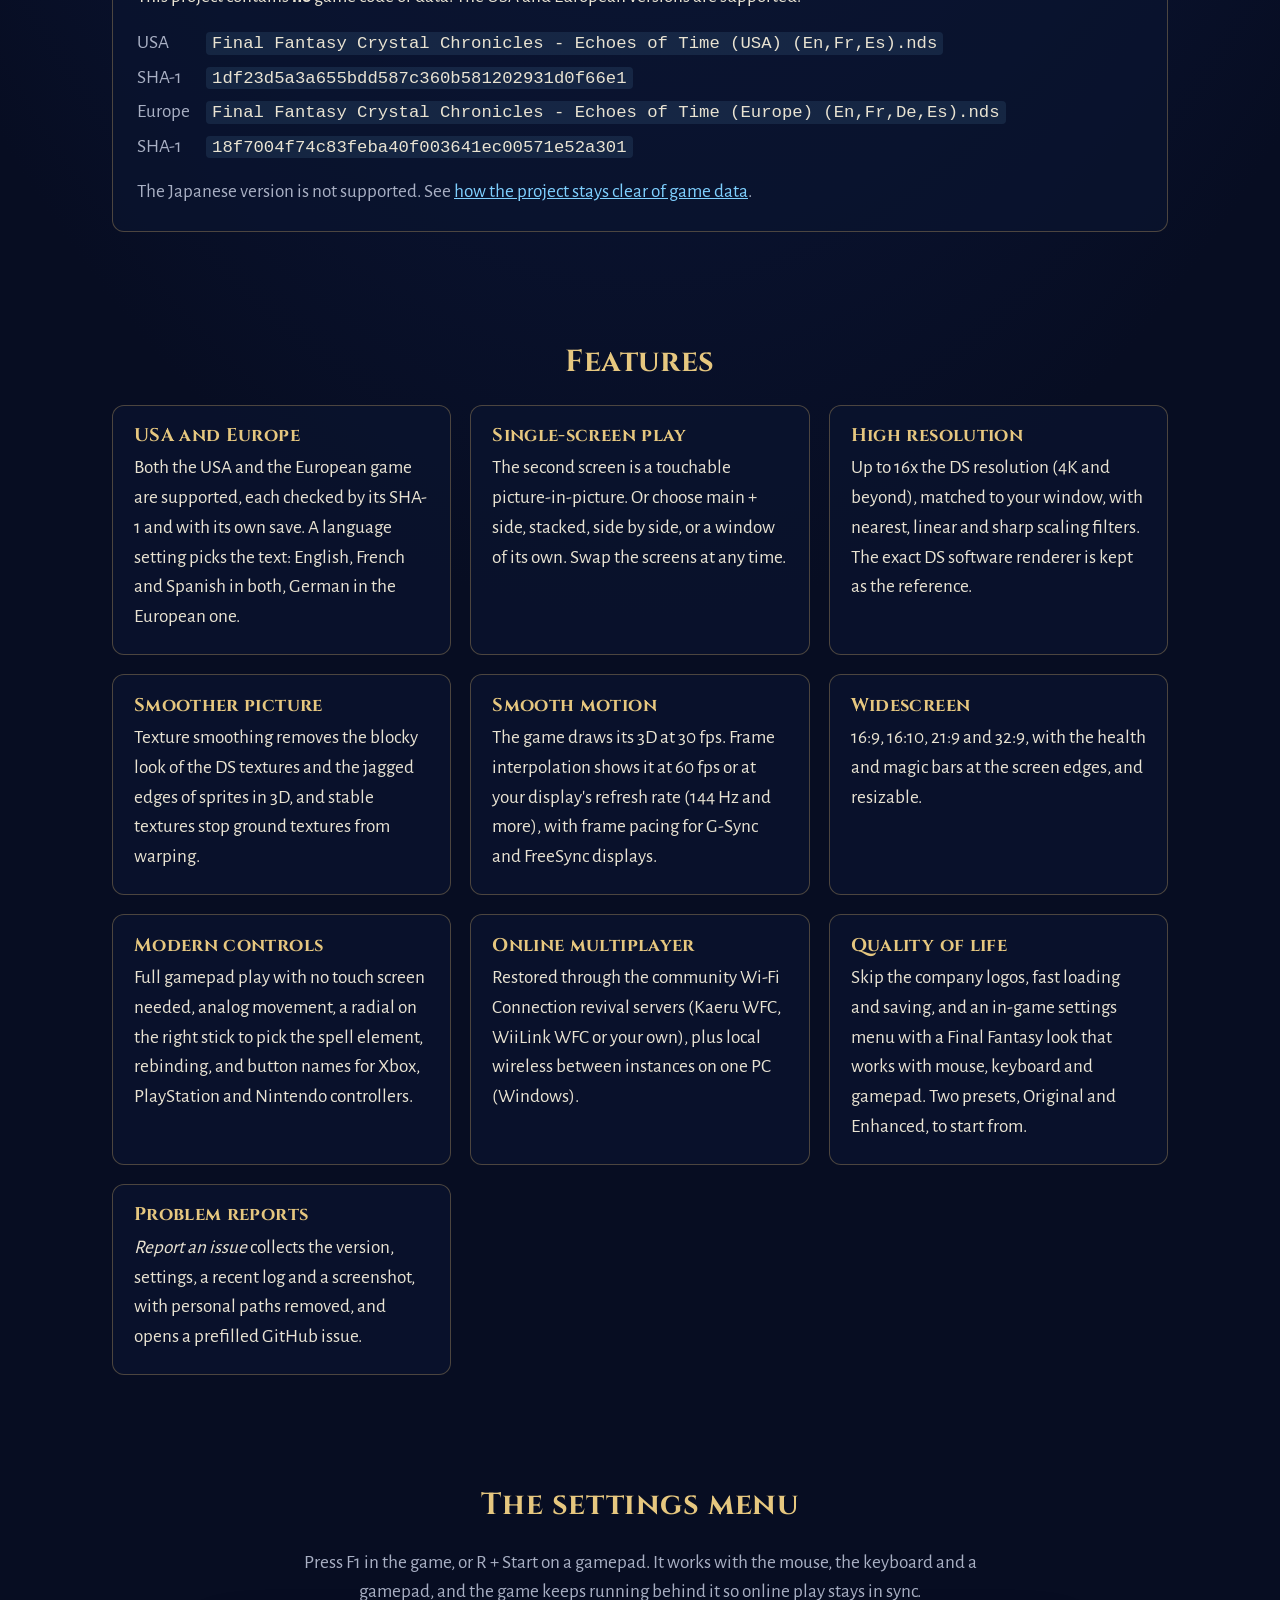
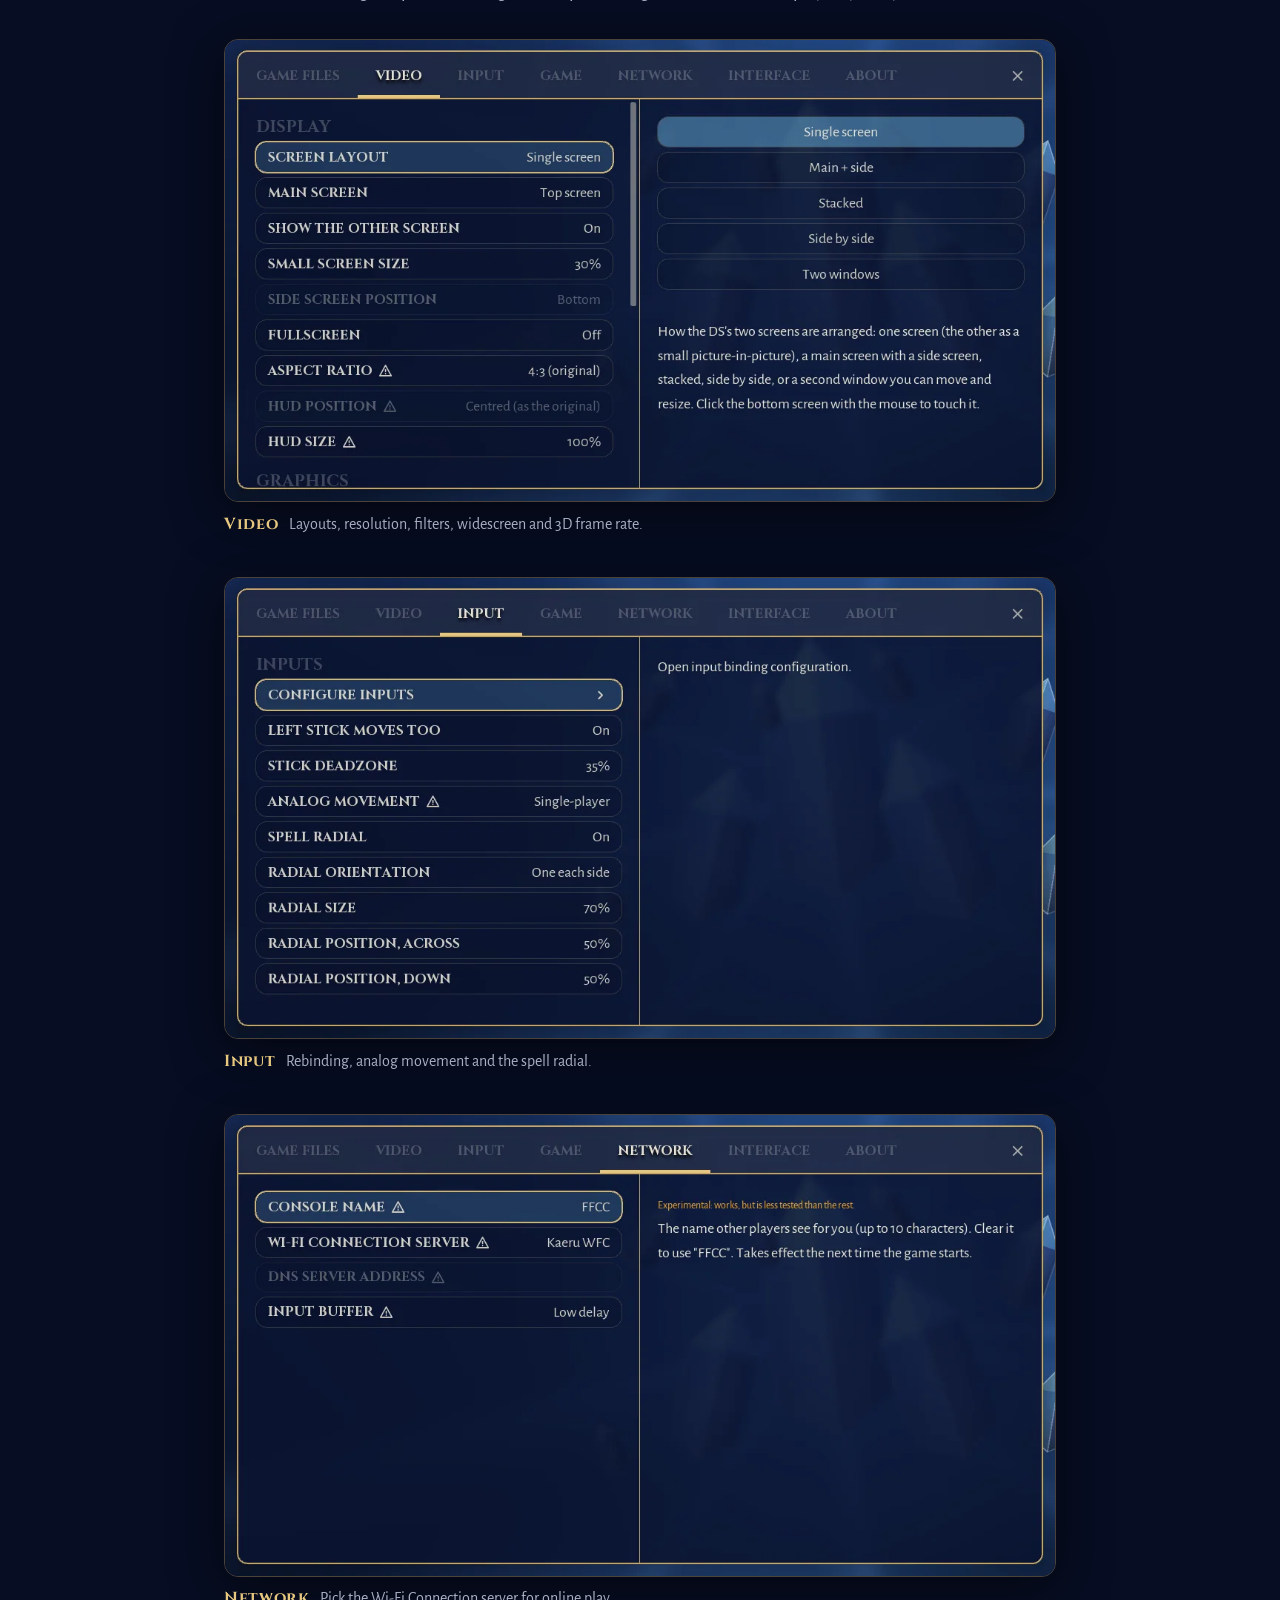
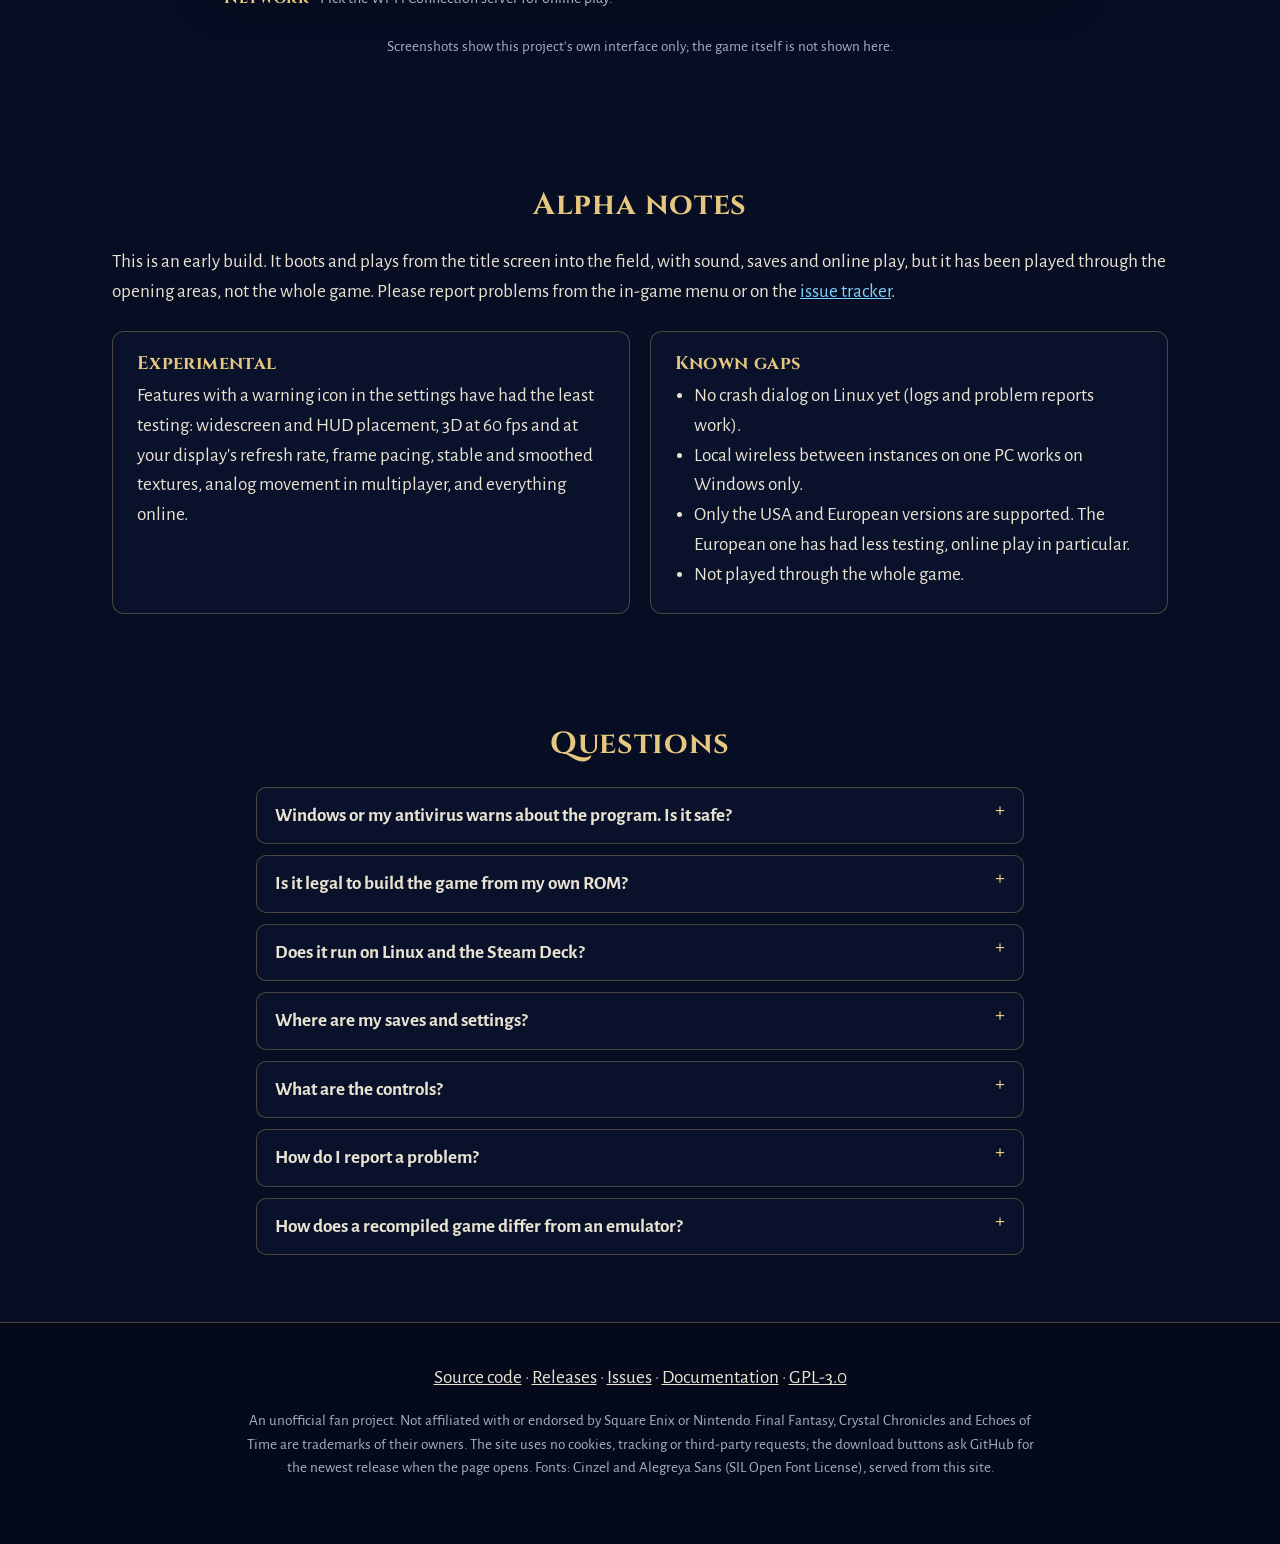
==== commit b382ffeb: "Say which languages each version has: the setting works in both Co-Authored-By: Claude Sonnet 5.5 <n" ====
--- a/site/index.html
+++ b/site/index.html
@@ -95,7 +95,7 @@
     <article>
       <h3>USA and Europe</h3>
       <p>Both the USA and the European game are supported, each checked by its SHA-1 and with its own save. A language
-        setting picks English, French, German or Spanish text.</p>
+        setting picks the text: English, French and Spanish in both, German in the European one.</p>
     </article>
     <article>
       <h3>Single-screen play</h3>
